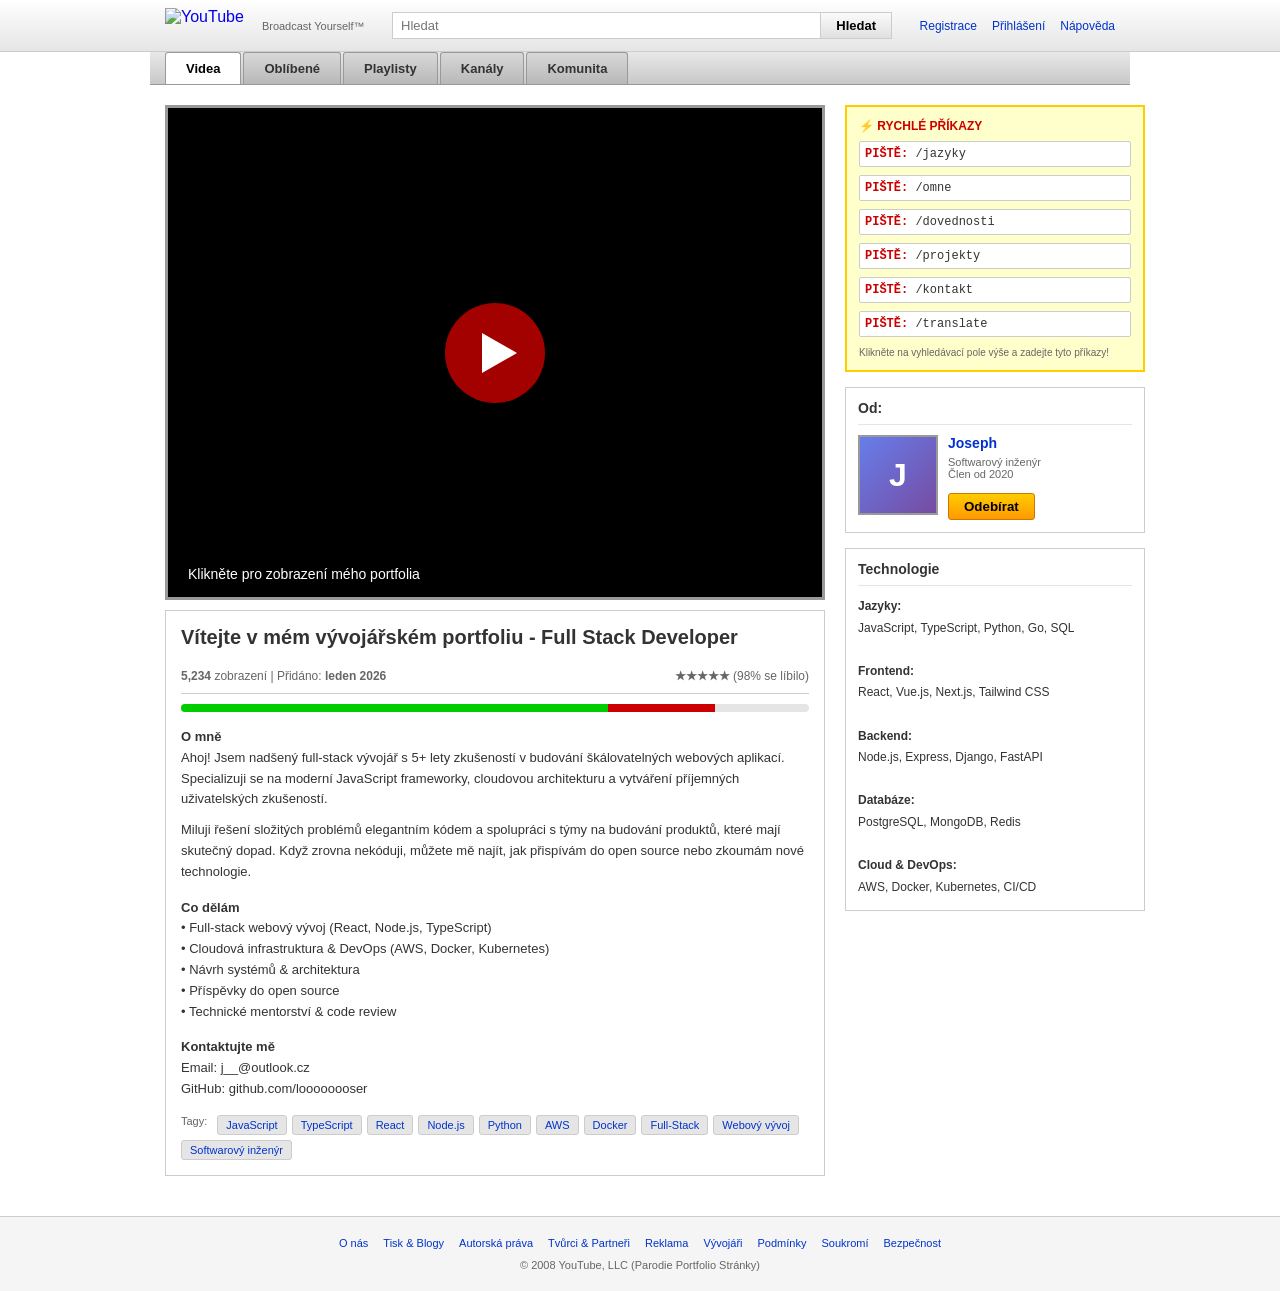
==== index.html @ a26a8e43 "Update index.html" ====
<!DOCTYPE html>
<html lang="cs">
<head>
    <meta charset="UTF-8">
    <meta name="viewport" content="width=device-width, initial-scale=1.0">
    <title>Joseph - Broadcast Yourself™</title>
    <link rel="preconnect" href="https://fonts.googleapis.com">
    <link rel="preconnect" href="https://fonts.gstatic.com" crossorigin>
    <link href="https://fonts.googleapis.com/css2?family=Arial&display=swap" rel="stylesheet">
    <style>
        * {
            margin: 0;
            padding: 0;
            box-sizing: border-box;
        }

        body {
            font-family: Arial, sans-serif;
            background: #fff;
            color: #333;
        }

        /* YouTube 2008 Header */
        .youtube-header {
            background: linear-gradient(to bottom, #fff 0%, #e5e5e5 100%);
            border-bottom: 1px solid #ccc;
            padding: 8px 0;
        }

        .header-top {
            max-width: 980px;
            margin: 0 auto;
            padding: 0 15px;
            display: flex;
            align-items: center;
            justify-content: space-between;
        }

        .youtube-logo {
            display: flex;
            align-items: center;
            gap: 8px;
            text-decoration: none;
        }

        .youtube-logo img {
            height: 35px;
            display: block;
        }

        .tagline {
            font-size: 11px;
            color: #666;
            margin-left: 10px;
        }

        .header-search {
            flex: 1;
            max-width: 500px;
            margin: 0 20px;
        }

        .search-box {
            display: flex;
        }

        .search-box input {
            flex: 1;
            padding: 5px 8px;
            border: 1px solid #ccc;
            font-size: 13px;
            border-right: none;
        }

        .search-box button {
            padding: 5px 15px;
            background: linear-gradient(to bottom, #fafafa 0%, #e0e0e0 100%);
            border: 1px solid #ccc;
            cursor: pointer;
            font-size: 13px;
            font-weight: bold;
        }

        .search-box button:hover {
            background: linear-gradient(to bottom, #fff 0%, #e5e5e5 100%);
        }

        .header-links {
            display: flex;
            gap: 15px;
            font-size: 12px;
        }

        .header-links a {
            color: #0033cc;
            text-decoration: none;
        }

        .header-links a:hover {
            text-decoration: underline;
        }

        /* Navigation Tabs */
        .nav-tabs {
            background: linear-gradient(to bottom, #e8e8e8 0%, #c8c8c8 100%);
            border-bottom: 1px solid #999;
            max-width: 980px;
            margin: 0 auto;
            padding: 0 15px;
        }

        .nav-tabs ul {
            list-style: none;
            display: flex;
            gap: 2px;
        }

        .nav-tabs li {
            padding: 8px 20px;
            background: linear-gradient(to bottom, #d8d8d8 0%, #b8b8b8 100%);
            border: 1px solid #999;
            border-bottom: none;
            cursor: pointer;
            font-size: 13px;
            font-weight: bold;
            color: #333;
            border-radius: 3px 3px 0 0;
        }

        .nav-tabs li:hover {
            background: linear-gradient(to bottom, #e8e8e8 0%, #c8c8c8 100%);
        }

        .nav-tabs li.active {
            background: #fff;
            color: #000;
        }

        /* Main Content */
        .main-container {
            max-width: 980px;
            margin: 20px auto;
            padding: 0 15px;
            display: grid;
            grid-template-columns: 660px 300px;
            gap: 20px;
        }

        /* Video Player Area */
        .video-area {
            background: #000;
            aspect-ratio: 4/3;
            display: flex;
            align-items: center;
            justify-content: center;
            position: relative;
            border: 3px solid #999;
        }

        .play-button {
            width: 100px;
            height: 100px;
            background: rgba(204, 0, 0, 0.8);
            border-radius: 50%;
            display: flex;
            align-items: center;
            justify-content: center;
            cursor: pointer;
            transition: all 0.3s;
        }

        .play-button:hover {
            background: rgba(204, 0, 0, 1);
            transform: scale(1.1);
        }

        .play-button::after {
            content: '';
            width: 0;
            height: 0;
            border-left: 35px solid #fff;
            border-top: 20px solid transparent;
            border-bottom: 20px solid transparent;
            margin-left: 8px;
        }

        .video-overlay {
            position: absolute;
            bottom: 10px;
            left: 10px;
            background: rgba(0, 0, 0, 0.7);
            color: #fff;
            padding: 5px 10px;
            font-size: 14px;
            border-radius: 3px;
        }

        /* Video Info */
        .video-info {
            background: #fff;
            border: 1px solid #ccc;
            padding: 15px;
            margin-top: 10px;
        }

        .video-title {
            font-size: 20px;
            font-weight: bold;
            color: #333;
            margin-bottom: 10px;
        }

        .video-stats {
            display: flex;
            justify-content: space-between;
            padding: 10px 0;
            border-bottom: 1px solid #ccc;
            margin-bottom: 10px;
            font-size: 12px;
            color: #666;
        }

        .rating-bar {
            background: #e5e5e5;
            height: 8px;
            border-radius: 4px;
            overflow: hidden;
            margin: 5px 0;
        }

        .rating-fill {
            background: linear-gradient(to right, #0c0 0%, #0c0 80%, #c00 80%, #c00 100%);
            height: 100%;
            width: 85%;
        }

        .video-description {
            line-height: 1.6;
            font-size: 13px;
            color: #333;
            margin: 15px 0;
        }

        .video-tags {
            display: flex;
            flex-wrap: wrap;
            gap: 5px;
            margin-top: 10px;
        }

        .tag {
            background: #e5e5e5;
            padding: 3px 8px;
            border-radius: 3px;
            font-size: 11px;
            color: #0033cc;
            text-decoration: none;
            border: 1px solid #ccc;
        }

        .tag:hover {
            background: #d5d5d5;
        }

        /* Sidebar */
        .sidebar {
            font-size: 12px;
        }

        .sidebar-box {
            background: #fff;
            border: 1px solid #ccc;
            margin-bottom: 15px;
            padding: 12px;
        }

        .sidebar-title {
            font-weight: bold;
            font-size: 14px;
            margin-bottom: 10px;
            color: #333;
            padding-bottom: 8px;
            border-bottom: 1px solid #e5e5e5;
        }

        .channel-info {
            display: flex;
            gap: 10px;
            align-items: flex-start;
        }

        .channel-avatar {
            width: 80px;
            height: 80px;
            background: linear-gradient(135deg, #667eea 0%, #764ba2 100%);
            border: 2px solid #999;
            display: flex;
            align-items: center;
            justify-content: center;
            color: #fff;
            font-size: 32px;
            font-weight: bold;
        }

        .channel-details {
            flex: 1;
        }

        .channel-name {
            font-weight: bold;
            font-size: 14px;
            color: #0033cc;
            text-decoration: none;
            margin-bottom: 5px;
            display: block;
        }

        .channel-name:hover {
            text-decoration: underline;
        }

        .subscribe-btn {
            background: linear-gradient(to bottom, #ffcc00 0%, #ff9900 100%);
            border: 1px solid #cc7700;
            padding: 5px 15px;
            font-weight: bold;
            cursor: pointer;
            border-radius: 3px;
            margin-top: 8px;
            display: inline-block;
        }

        .subscribe-btn:hover {
            background: linear-gradient(to bottom, #ffdd00 0%, #ffaa00 100%);
        }

        /* Commands Section */
        .commands-box {
            background: #ffffcc;
            border: 2px solid #ffcc00;
            padding: 12px;
            margin-bottom: 15px;
        }

        .command-item {
            font-family: 'Courier New', monospace;
            margin: 8px 0;
            padding: 5px;
            background: #fff;
            border: 1px solid #ccc;
            border-radius: 2px;
        }

        .command-label {
            color: #c00;
            font-weight: bold;
        }

        /* Footer */
        .youtube-footer {
            background: #f5f5f5;
            border-top: 1px solid #ccc;
            margin-top: 40px;
            padding: 20px 0;
            text-align: center;
            font-size: 11px;
            color: #666;
        }

        .footer-links {
            display: flex;
            justify-content: center;
            gap: 15px;
            margin-bottom: 10px;
        }

        .footer-links a {
            color: #0033cc;
            text-decoration: none;
        }

        .footer-links a:hover {
            text-decoration: underline;
        }

        @media (max-width: 980px) {
            .main-container {
                grid-template-columns: 1fr;
            }
        }
    </style>
</head>
<body>
    <!-- YouTube Header -->
    <div class="youtube-header">
        <div class="header-top">
            <a href="#" class="youtube-logo">
                <img src="https://raw.githubusercontent.com/loooooooser/loooooooser.github.io/main/assets/Logo_of_YouTube_(2006-2011).svg.png" alt="YouTube">
                <span class="tagline">Broadcast Yourself™</span>
            </a>
            
            <div class="header-search">
                <div class="search-box">
                    <input type="text" placeholder="Hledat" id="searchInput">
                    <button id="searchBtn">Hledat</button>
                </div>
            </div>
            
            <div class="header-links">
                <a href="#">Registrace</a>
                <a href="#">Přihlášení</a>
                <a href="#">Nápověda</a>
            </div>
        </div>
    </div>

    <!-- Navigation Tabs -->
    <div class="nav-tabs">
        <ul>
            <li class="active">Videa</li>
            <li>Oblíbené</li>
            <li>Playlisty</li>
            <li>Kanály</li>
            <li>Komunita</li>
        </ul>
    </div>

    <!-- Main Content -->
    <div class="main-container">
        <!-- Left Column - Video Player -->
        <div class="left-column">
            <div class="video-area">
                <div class="play-button"></div>
                <div class="video-overlay" id="videoOverlay">Klikněte pro zobrazení mého portfolia</div>
            </div>

            <div class="video-info">
                <h1 class="video-title" id="videoTitle">Vítejte v mém vývojářském portfoliu - Full Stack Developer</h1>
                
                <div class="video-stats" id="videoStats">
                    <div>
                        <strong>5,234</strong> <span id="viewsText">zobrazení</span> | 
                        <span id="addedText">Přidáno</span>: <strong>leden 2026</strong>
                    </div>
                    <div>
                        <strong>★★★★★</strong> (98% <span id="likedText">se líbilo</span>)
                    </div>
                </div>

                <div class="rating-bar">
                    <div class="rating-fill"></div>
                </div>

                <div class="video-description" id="videoDescription">
                    <p><strong id="aboutTitle">O mně</strong></p>
                    <p id="aboutText1">
                        Ahoj! Jsem nadšený full-stack vývojář s 5+ lety zkušeností v budování škálovatelných 
                        webových aplikací. Specializuji se na moderní JavaScript frameworky, cloudovou 
                        architekturu a vytváření příjemných uživatelských zkušeností.
                    </p>
                    <p style="margin-top: 10px;" id="aboutText2">
                        Miluji řešení složitých problémů elegantním kódem a spolupráci s týmy na budování 
                        produktů, které mají skutečný dopad. Když zrovna nekóduji, můžete mě najít, jak 
                        přispívám do open source nebo zkoumám nové technologie.
                    </p>
                    
                    <p style="margin-top: 15px;"><strong id="whatIDoTitle">Co dělám</strong></p>
                    <p id="whatIDoText">
                        • Full-stack webový vývoj (React, Node.js, TypeScript)<br>
                        • Cloudová infrastruktura & DevOps (AWS, Docker, Kubernetes)<br>
                        • Návrh systémů & architektura<br>
                        • Příspěvky do open source<br>
                        • Technické mentorství & code review
                    </p>

                    <p style="margin-top: 15px;"><strong id="contactTitle">Kontaktujte mě</strong></p>
                    <p>
                        Email: j__@outlook.cz<br>
                        GitHub: github.com/loooooooser<br>
                    </p>
                </div>

                <div class="video-tags">
                    <span style="font-size: 11px; color: #666; margin-right: 5px;" id="tagsLabel">Tagy:</span>
                    <a href="#" class="tag">JavaScript</a>
                    <a href="#" class="tag">TypeScript</a>
                    <a href="#" class="tag">React</a>
                    <a href="#" class="tag">Node.js</a>
                    <a href="#" class="tag">Python</a>
                    <a href="#" class="tag">AWS</a>
                    <a href="#" class="tag">Docker</a>
                    <a href="#" class="tag">Full-Stack</a>
                    <a href="#" class="tag">Webový vývoj</a>
                    <a href="#" class="tag">Softwarový inženýr</a>
                </div>
            </div>
        </div>

        <!-- Right Column - Sidebar -->
        <div class="sidebar">
            <!-- Commands Box -->
            <div class="commands-box">
                <div style="font-weight: bold; margin-bottom: 8px; color: #c00;" id="commandsTitle">⚡ RYCHLÉ PŘÍKAZY</div>
                <div class="command-item">
                    <span class="command-label" id="cmdLabel1">PIŠTĚ:</span> <span id="cmd1">/jazyky</span>
                </div>
                <div class="command-item">
                    <span class="command-label" id="cmdLabel2">PIŠTĚ:</span> <span id="cmd2">/omne</span>
                </div>
                <div class="command-item">
                    <span class="command-label" id="cmdLabel3">PIŠTĚ:</span> <span id="cmd3">/dovednosti</span>
                </div>
                <div class="command-item">
                    <span class="command-label" id="cmdLabel4">PIŠTĚ:</span> <span id="cmd4">/projekty</span>
                </div>
                <div class="command-item">
                    <span class="command-label" id="cmdLabel5">PIŠTĚ:</span> <span id="cmd5">/kontakt</span>
                </div>
                <div class="command-item">
                    <span class="command-label" id="cmdLabel6">PIŠTĚ:</span> <span id="cmd6">/translate</span>
                </div>
                <div style="margin-top: 10px; font-size: 10px; color: #666;" id="commandHint">
                    Klikněte na vyhledávací pole výše a zadejte tyto příkazy!
                </div>
            </div>

            <!-- Channel Info -->
            <div class="sidebar-box">
                <div class="sidebar-title" id="channelFrom">Od:</div>
                <div class="channel-info">
                    <div class="channel-avatar">J</div>
                    <div class="channel-details">
                        <a href="#" class="channel-name">Joseph</a>
                        <div style="color: #666; font-size: 11px; margin: 5px 0;">
                            <span id="channelRole">Softwarový inženýr</span><br>
                            <span id="channelMember">Člen od 2020</span>
                        </div>
                        <button class="subscribe-btn" id="subscribeBtn">Odebírat</button>
                    </div>
                </div>
            </div>

            <!-- More Info -->
            <div class="sidebar-box">
                <div class="sidebar-title" id="techStackTitle">Technologie</div>
                <div style="line-height: 1.8;" id="techStackContent">
                    <strong id="langTitle">Jazyky:</strong><br>
                    JavaScript, TypeScript, Python, Go, SQL<br><br>
                    
                    <strong id="frontendTitle">Frontend:</strong><br>
                    React, Vue.js, Next.js, Tailwind CSS<br><br>
                    
                    <strong id="backendTitle">Backend:</strong><br>
                    Node.js, Express, Django, FastAPI<br><br>
                    
                    <strong id="databaseTitle">Databáze:</strong><br>
                    PostgreSQL, MongoDB, Redis<br><br>
                    
                    <strong id="cloudTitle">Cloud & DevOps:</strong><br>
                    AWS, Docker, Kubernetes, CI/CD
                </div>
            </div>
        </div>
    </div>

    <!-- Footer -->
    <div class="youtube-footer">
        <div class="footer-links">
            <a href="#">O nás</a>
            <a href="#">Tisk & Blogy</a>
            <a href="#">Autorská práva</a>
            <a href="#">Tvůrci & Partneři</a>
            <a href="#">Reklama</a>
            <a href="#">Vývojáři</a>
            <a href="#">Podmínky</a>
            <a href="#">Soukromí</a>
            <a href="#">Bezpečnost</a>
        </div>
        <div>
            © 2008 YouTube, LLC (Parodie Portfolio Stránky)
        </div>
    </div>

    <script>
        let currentLanguage = 'cs';

        const translations = {
            cs: {
                commands: {
                    '/jazyky': 'Jazyky: JavaScript, TypeScript, Python, Go, SQL, HTML, CSS',
                    '/omne': 'Full-stack vývojář s 5+ lety zkušeností. Nadšenec do čistého kódu a open source.',
                    '/dovednosti': 'React, Node.js, Python, AWS, Docker, PostgreSQL, MongoDB, TypeScript, Vue.js, CI/CD',
                    '/projekty': 'E-Commerce platforma, Analytický dashboard, DevTools CLI (2.5k⭐), React Native aplikace',
                    '/kontakt': 'Email: j__@outlook.cz | GitHub: github.com/loooooooser',
                    '/translate': 'Přepínání do angličtiny...'
                },
                ui: {
                    searchPlaceholder: 'Hledat',
                    searchButton: 'Hledat',
                    videoOverlay: 'Klikněte pro zobrazení mého portfolia',
                    videoTitle: 'Vítejte v mém vývojářském portfoliu - Full Stack Developer',
                    viewsText: 'zobrazení',
                    addedText: 'Přidáno',
                    likedText: 'se líbilo',
                    aboutTitle: 'O mně',
                    aboutText1: 'Ahoj! Jsem nadšený full-stack vývojář s 5+ lety zkušeností v budování škálovatelných webových aplikací. Specializuji se na moderní JavaScript frameworky, cloudovou architekturu a vytváření příjemných uživatelských zkušeností.',
                    aboutText2: 'Miluji řešení složitých problémů elegantním kódem a spolupráci s týmy na budování produktů, které mají skutečný dopad. Když zrovna nekóduji, můžete mě najít, jak přispívám do open source nebo zkoumám nové technologie.',
                    whatIDoTitle: 'Co dělám',
                    whatIDoText: '• Full-stack webový vývoj (React, Node.js, TypeScript)<br>• Cloudová infrastruktura & DevOps (AWS, Docker, Kubernetes)<br>• Návrh systémů & architektura<br>• Příspěvky do open source<br>• Technické mentorství & code review',
                    contactTitle: 'Kontaktujte mě',
                    tagsLabel: 'Tagy:',
                    commandsTitle: '⚡ RYCHLÉ PŘÍKAZY',
                    cmdLabel: 'PIŠTĚ:',
                    cmd1: '/jazyky',
                    cmd2: '/omne',
                    cmd3: '/dovednosti',
                    cmd4: '/projekty',
                    cmd5: '/kontakt',
                    cmd6: '/translate',
                    commandHint: 'Klikněte na vyhledávací pole výše a zadejte tyto příkazy!',
                    channelFrom: 'Od:',
                    channelRole: 'Softwarový inženýr',
                    channelMember: 'Člen od 2020',
                    subscribeBtn: 'Odebírat',
                    techStackTitle: 'Technologie',
                    langTitle: 'Jazyky',
                    frontendTitle: 'Frontend',
                    backendTitle: 'Backend',
                    databaseTitle: 'Databáze',
                    cloudTitle: 'Cloud & DevOps'
                },
                alert: 'Vítejte v mém portfoliu!\n\nToto je portfolio ve stylu YouTube z roku 2008.\n\nVyzkoušejte příkazy ve žlutém rámečku:\n• Napište /jazyky do vyhledávacího pole\n• /omne\n• /dovednosti\n• /projekty\n• /kontakt\n• /translate (přepnout do angličtiny)'
            },
            en: {
                commands: {
                    '/languages': 'Languages: JavaScript, TypeScript, Python, Go, SQL, HTML, CSS',
                    '/about': 'Full-stack developer with 5+ years experience. Passionate about clean code and open source.',
                    '/skills': 'React, Node.js, Python, AWS, Docker, PostgreSQL, MongoDB, TypeScript, Vue.js, CI/CD',
                    '/projects': 'E-Commerce Platform, Analytics Dashboard, DevTools CLI (2.5k⭐), React Native App',
                    '/contact': 'Email: j__@outlook.cz | GitHub: github.com/loooooooser',
                    '/translate': 'Switching to Czech...'
                },
                ui: {
                    searchPlaceholder: 'Search',
                    searchButton: 'Search',
                    videoOverlay: 'Click to view my portfolio',
                    videoTitle: 'Welcome to My Developer Portfolio - Full Stack Developer',
                    viewsText: 'views',
                    addedText: 'Added',
                    likedText: 'liked it',
                    aboutTitle: 'About Me',
                    aboutText1: "Hi! I'm a passionate full-stack developer with 5+ years of experience building scalable web applications. I specialize in modern JavaScript frameworks, cloud architecture, and creating delightful user experiences.",
                    aboutText2: "I love solving complex problems with elegant code and collaborating with teams to build products that make a real impact. When I'm not coding, you can find me contributing to open source or exploring new technologies.",
                    whatIDoTitle: 'What I Do',
                    whatIDoText: '• Full-stack web development (React, Node.js, TypeScript)<br>• Cloud infrastructure & DevOps (AWS, Docker, Kubernetes)<br>• System design & architecture<br>• Open source contributions<br>• Technical mentoring & code reviews',
                    contactTitle: 'Get in Touch',
                    tagsLabel: 'Tags:',
                    commandsTitle: '⚡ QUICK COMMANDS',
                    cmdLabel: 'TYPE:',
                    cmd1: '/languages',
                    cmd2: '/about',
                    cmd3: '/skills',
                    cmd4: '/projects',
                    cmd5: '/contact',
                    cmd6: '/translate',
                    commandHint: 'Click search box above and type these commands!',
                    channelFrom: 'From:',
                    channelRole: 'Software Engineer',
                    channelMember: 'Member since 2020',
                    subscribeBtn: 'Subscribe',
                    techStackTitle: 'Tech Stack',
                    langTitle: 'Languages',
                    frontendTitle: 'Frontend',
                    backendTitle: 'Backend',
                    databaseTitle: 'Database',
                    cloudTitle: 'Cloud & DevOps'
                },
                alert: 'Welcome to my portfolio!\n\nThis is a 2008 YouTube-styled portfolio page.\n\nTry the commands in the yellow box:\n• Type /languages in the search box\n• /about\n• /skills\n• /projects\n• /contact\n• /translate (switch to Czech)'
            }
        };

        function updateLanguage(lang) {
            currentLanguage = lang;
            const t = translations[lang].ui;

            // Update all UI elements
            document.getElementById('searchInput').placeholder = t.searchPlaceholder;
            document.getElementById('searchBtn').textContent = t.searchButton;
            document.getElementById('videoOverlay').textContent = t.videoOverlay;
            document.getElementById('videoTitle').textContent = t.videoTitle;
            document.getElementById('viewsText').textContent = t.viewsText;
            document.getElementById('addedText').textContent = t.addedText;
            document.getElementById('likedText').textContent = t.likedText;
            document.getElementById('aboutTitle').textContent = t.aboutTitle;
            document.getElementById('aboutText1').textContent = t.aboutText1;
            document.getElementById('aboutText2').textContent = t.aboutText2;
            document.getElementById('whatIDoTitle').textContent = t.whatIDoTitle;
            document.getElementById('whatIDoText').innerHTML = t.whatIDoText;
            document.getElementById('contactTitle').textContent = t.contactTitle;
            document.getElementById('tagsLabel').textContent = t.tagsLabel;
            document.getElementById('commandsTitle').textContent = t.commandsTitle;
            
            // Update command labels
            document.querySelectorAll('.command-label').forEach(el => {
                el.textContent = t.cmdLabel;
            });
            
            document.getElementById('cmd1').textContent = t.cmd1;
            document.getElementById('cmd2').textContent = t.cmd2;
            document.getElementById('cmd3').textContent = t.cmd3;
            document.getElementById('cmd4').textContent = t.cmd4;
            document.getElementById('cmd5').textContent = t.cmd5;
            document.getElementById('cmd6').textContent = t.cmd6;
            document.getElementById('commandHint').textContent = t.commandHint;
            document.getElementById('channelFrom').textContent = t.channelFrom;
            document.getElementById('channelRole').textContent = t.channelRole;
            document.getElementById('channelMember').textContent = t.channelMember;
            document.getElementById('subscribeBtn').textContent = t.subscribeBtn;
            document.getElementById('techStackTitle').textContent = t.techStackTitle;
            document.getElementById('langTitle').textContent = t.langTitle;
            document.getElementById('frontendTitle').textContent = t.frontendTitle;
            document.getElementById('backendTitle').textContent = t.backendTitle;
            document.getElementById('databaseTitle').textContent = t.databaseTitle;
            document.getElementById('cloudTitle').textContent = t.cloudTitle;
        }

        // Command system
        const searchInput = document.getElementById('searchInput');

        searchInput.addEventListener('keypress', (e) => {
            if (e.key === 'Enter') {
                const value = searchInput.value.toLowerCase();
                const commands = translations[currentLanguage].commands;

                if (value === '/translate') {
                    alert(commands['/translate']);
                    const newLang = currentLanguage === 'cs' ? 'en' : 'cs';
                    updateLanguage(newLang);
                    searchInput.value = '';
                } else if (commands[value]) {
                    alert('YouTube Výsledek příkazu:\n\n' + commands[value]);
                    searchInput.value = '';
                }
            }
        });

        // Play button interaction
        document.querySelector('.play-button').addEventListener('click', () => {
            alert(translations[currentLanguage].alert);
        });
    </script>
</body>
</html>
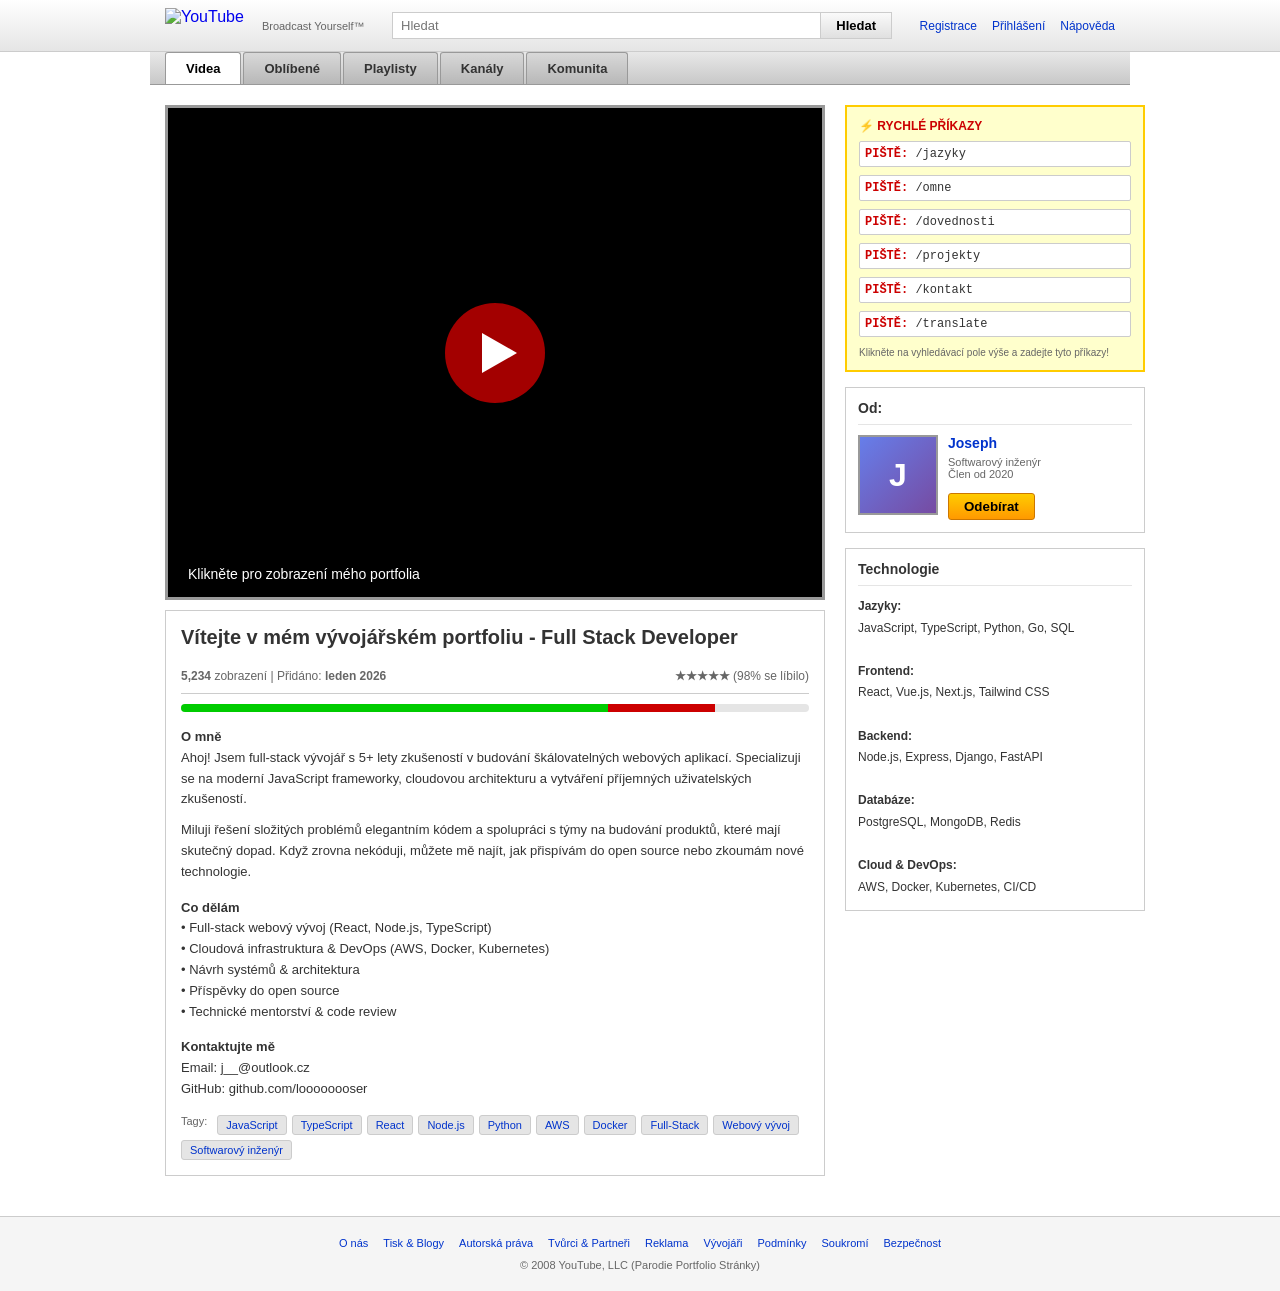
==== commit bb753c33: "Update index.html" ====
--- a/index.html
+++ b/index.html
@@ -454,7 +454,7 @@
                 <div class="video-description" id="videoDescription">
                     <p><strong id="aboutTitle">O mně</strong></p>
                     <p id="aboutText1">
-                        Ahoj! Jsem nadšený full-stack vývojář s 5+ lety zkušeností v budování škálovatelných 
+                        Ahoj! Jsem full-stack vývojář s 5+ lety zkušeností v budování škálovatelných 
                         webových aplikací. Specializuji se na moderní JavaScript frameworky, cloudovou 
                         architekturu a vytváření příjemných uživatelských zkušeností.
                     </p>
@@ -649,7 +649,7 @@
                     addedText: 'Added',
                     likedText: 'liked it',
                     aboutTitle: 'About Me',
-                    aboutText1: "Hi! I'm a passionate full-stack developer with 5+ years of experience building scalable web applications. I specialize in modern JavaScript frameworks, cloud architecture, and creating delightful user experiences.",
+                    aboutText1: "Hi! I'm a full-stack developer with 5+ years of experience building scalable web applications. I specialize in modern JavaScript frameworks, cloud architecture, and creating delightful user experiences.",
                     aboutText2: "I love solving complex problems with elegant code and collaborating with teams to build products that make a real impact. When I'm not coding, you can find me contributing to open source or exploring new technologies.",
                     whatIDoTitle: 'What I Do',
                     whatIDoText: '• Full-stack web development (React, Node.js, TypeScript)<br>• Cloud infrastructure & DevOps (AWS, Docker, Kubernetes)<br>• System design & architecture<br>• Open source contributions<br>• Technical mentoring & code reviews',
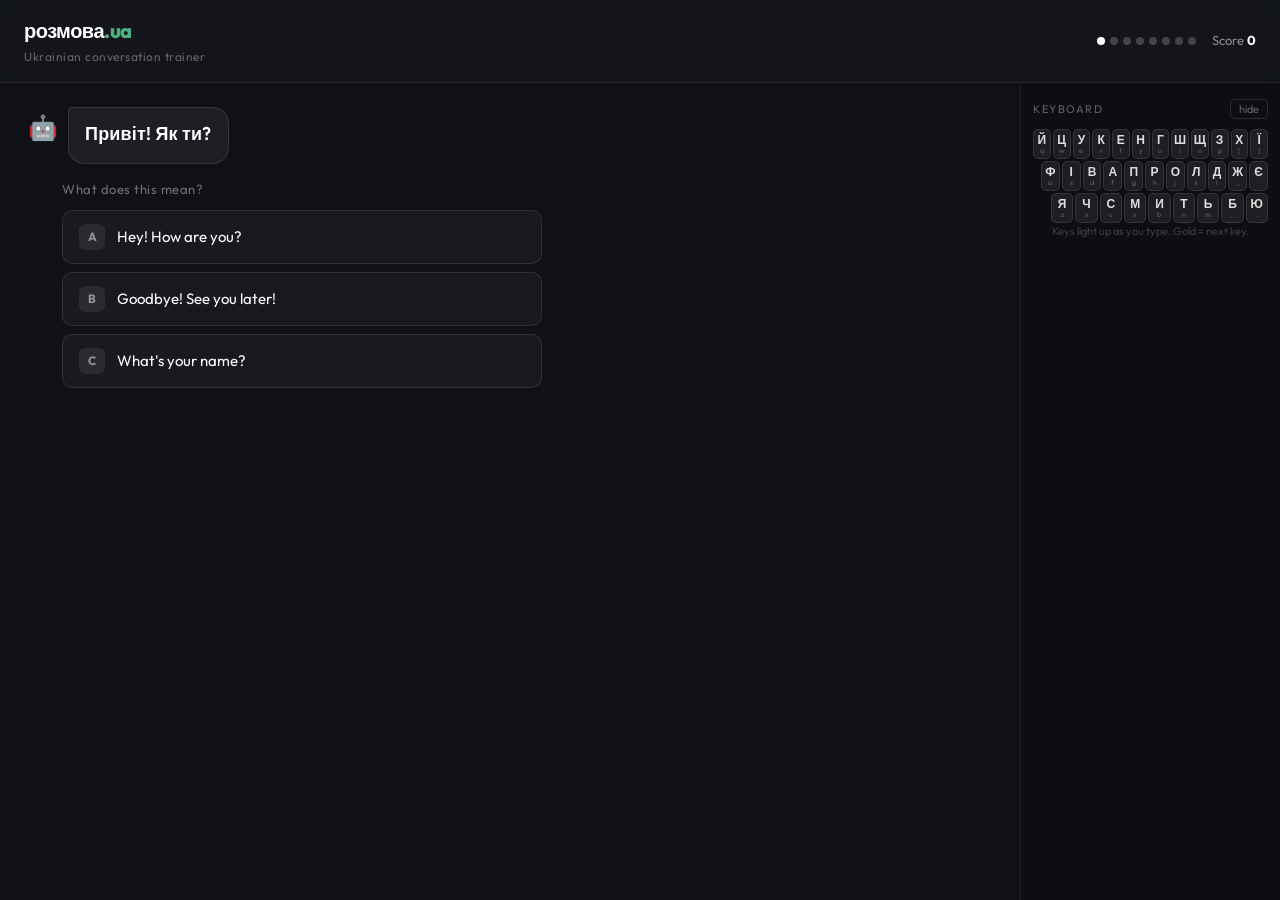
==== commit 222572f7: "Add files via upload" ====
--- a/index.html
+++ b/index.html
@@ -1,753 +1,65 @@
 <!DOCTYPE html>
-<html lang="cs">
+<html lang="en">
 <head>
-    <meta charset="UTF-8">
-    <meta name="viewport" content="width=device-width, initial-scale=1.0">
-    <title>Joseph - Broadcast Yourself™</title>
-    <link rel="preconnect" href="https://fonts.googleapis.com">
-    <link rel="preconnect" href="https://fonts.gstatic.com" crossorigin>
-    <link href="https://fonts.googleapis.com/css2?family=Arial&display=swap" rel="stylesheet">
-    <style>
-        * {
-            margin: 0;
-            padding: 0;
-            box-sizing: border-box;
-        }
-
-        body {
-            font-family: Arial, sans-serif;
-            background: #fff;
-            color: #333;
-        }
-
-        /* YouTube 2008 Header */
-        .youtube-header {
-            background: linear-gradient(to bottom, #fff 0%, #e5e5e5 100%);
-            border-bottom: 1px solid #ccc;
-            padding: 8px 0;
-        }
-
-        .header-top {
-            max-width: 980px;
-            margin: 0 auto;
-            padding: 0 15px;
-            display: flex;
-            align-items: center;
-            justify-content: space-between;
-        }
-
-        .youtube-logo {
-            display: flex;
-            align-items: center;
-            gap: 8px;
-            text-decoration: none;
-        }
-
-        .youtube-logo img {
-            height: 35px;
-            display: block;
-        }
-
-        .tagline {
-            font-size: 11px;
-            color: #666;
-            margin-left: 10px;
-        }
-
-        .header-search {
-            flex: 1;
-            max-width: 500px;
-            margin: 0 20px;
-        }
-
-        .search-box {
-            display: flex;
-        }
-
-        .search-box input {
-            flex: 1;
-            padding: 5px 8px;
-            border: 1px solid #ccc;
-            font-size: 13px;
-            border-right: none;
-        }
-
-        .search-box button {
-            padding: 5px 15px;
-            background: linear-gradient(to bottom, #fafafa 0%, #e0e0e0 100%);
-            border: 1px solid #ccc;
-            cursor: pointer;
-            font-size: 13px;
-            font-weight: bold;
-        }
-
-        .search-box button:hover {
-            background: linear-gradient(to bottom, #fff 0%, #e5e5e5 100%);
-        }
-
-        .header-links {
-            display: flex;
-            gap: 15px;
-            font-size: 12px;
-        }
-
-        .header-links a {
-            color: #0033cc;
-            text-decoration: none;
-        }
-
-        .header-links a:hover {
-            text-decoration: underline;
-        }
-
-        /* Navigation Tabs */
-        .nav-tabs {
-            background: linear-gradient(to bottom, #e8e8e8 0%, #c8c8c8 100%);
-            border-bottom: 1px solid #999;
-            max-width: 980px;
-            margin: 0 auto;
-            padding: 0 15px;
-        }
-
-        .nav-tabs ul {
-            list-style: none;
-            display: flex;
-            gap: 2px;
-        }
-
-        .nav-tabs li {
-            padding: 8px 20px;
-            background: linear-gradient(to bottom, #d8d8d8 0%, #b8b8b8 100%);
-            border: 1px solid #999;
-            border-bottom: none;
-            cursor: pointer;
-            font-size: 13px;
-            font-weight: bold;
-            color: #333;
-            border-radius: 3px 3px 0 0;
-        }
-
-        .nav-tabs li:hover {
-            background: linear-gradient(to bottom, #e8e8e8 0%, #c8c8c8 100%);
-        }
-
-        .nav-tabs li.active {
-            background: #fff;
-            color: #000;
-        }
-
-        /* Main Content */
-        .main-container {
-            max-width: 980px;
-            margin: 20px auto;
-            padding: 0 15px;
-            display: grid;
-            grid-template-columns: 660px 300px;
-            gap: 20px;
-        }
-
-        /* Video Player Area */
-        .video-area {
-            background: #000;
-            aspect-ratio: 4/3;
-            display: flex;
-            align-items: center;
-            justify-content: center;
-            position: relative;
-            border: 3px solid #999;
-        }
-
-        .play-button {
-            width: 100px;
-            height: 100px;
-            background: rgba(204, 0, 0, 0.8);
-            border-radius: 50%;
-            display: flex;
-            align-items: center;
-            justify-content: center;
-            cursor: pointer;
-            transition: all 0.3s;
-        }
-
-        .play-button:hover {
-            background: rgba(204, 0, 0, 1);
-            transform: scale(1.1);
-        }
-
-        .play-button::after {
-            content: '';
-            width: 0;
-            height: 0;
-            border-left: 35px solid #fff;
-            border-top: 20px solid transparent;
-            border-bottom: 20px solid transparent;
-            margin-left: 8px;
-        }
-
-        .video-overlay {
-            position: absolute;
-            bottom: 10px;
-            left: 10px;
-            background: rgba(0, 0, 0, 0.7);
-            color: #fff;
-            padding: 5px 10px;
-            font-size: 14px;
-            border-radius: 3px;
-        }
-
-        /* Video Info */
-        .video-info {
-            background: #fff;
-            border: 1px solid #ccc;
-            padding: 15px;
-            margin-top: 10px;
-        }
-
-        .video-title {
-            font-size: 20px;
-            font-weight: bold;
-            color: #333;
-            margin-bottom: 10px;
-        }
-
-        .video-stats {
-            display: flex;
-            justify-content: space-between;
-            padding: 10px 0;
-            border-bottom: 1px solid #ccc;
-            margin-bottom: 10px;
-            font-size: 12px;
-            color: #666;
-        }
-
-        .rating-bar {
-            background: #e5e5e5;
-            height: 8px;
-            border-radius: 4px;
-            overflow: hidden;
-            margin: 5px 0;
-        }
-
-        .rating-fill {
-            background: linear-gradient(to right, #0c0 0%, #0c0 80%, #c00 80%, #c00 100%);
-            height: 100%;
-            width: 85%;
-        }
-
-        .video-description {
-            line-height: 1.6;
-            font-size: 13px;
-            color: #333;
-            margin: 15px 0;
-        }
-
-        .video-tags {
-            display: flex;
-            flex-wrap: wrap;
-            gap: 5px;
-            margin-top: 10px;
-        }
-
-        .tag {
-            background: #e5e5e5;
-            padding: 3px 8px;
-            border-radius: 3px;
-            font-size: 11px;
-            color: #0033cc;
-            text-decoration: none;
-            border: 1px solid #ccc;
-        }
-
-        .tag:hover {
-            background: #d5d5d5;
-        }
-
-        /* Sidebar */
-        .sidebar {
-            font-size: 12px;
-        }
-
-        .sidebar-box {
-            background: #fff;
-            border: 1px solid #ccc;
-            margin-bottom: 15px;
-            padding: 12px;
-        }
-
-        .sidebar-title {
-            font-weight: bold;
-            font-size: 14px;
-            margin-bottom: 10px;
-            color: #333;
-            padding-bottom: 8px;
-            border-bottom: 1px solid #e5e5e5;
-        }
-
-        .channel-info {
-            display: flex;
-            gap: 10px;
-            align-items: flex-start;
-        }
-
-        .channel-avatar {
-            width: 80px;
-            height: 80px;
-            background: linear-gradient(135deg, #667eea 0%, #764ba2 100%);
-            border: 2px solid #999;
-            display: flex;
-            align-items: center;
-            justify-content: center;
-            color: #fff;
-            font-size: 32px;
-            font-weight: bold;
-        }
-
-        .channel-details {
-            flex: 1;
-        }
-
-        .channel-name {
-            font-weight: bold;
-            font-size: 14px;
-            color: #0033cc;
-            text-decoration: none;
-            margin-bottom: 5px;
-            display: block;
-        }
-
-        .channel-name:hover {
-            text-decoration: underline;
-        }
-
-        .subscribe-btn {
-            background: linear-gradient(to bottom, #ffcc00 0%, #ff9900 100%);
-            border: 1px solid #cc7700;
-            padding: 5px 15px;
-            font-weight: bold;
-            cursor: pointer;
-            border-radius: 3px;
-            margin-top: 8px;
-            display: inline-block;
-        }
-
-        .subscribe-btn:hover {
-            background: linear-gradient(to bottom, #ffdd00 0%, #ffaa00 100%);
-        }
-
-        /* Commands Section */
-        .commands-box {
-            background: #ffffcc;
-            border: 2px solid #ffcc00;
-            padding: 12px;
-            margin-bottom: 15px;
-        }
-
-        .command-item {
-            font-family: 'Courier New', monospace;
-            margin: 8px 0;
-            padding: 5px;
-            background: #fff;
-            border: 1px solid #ccc;
-            border-radius: 2px;
-        }
-
-        .command-label {
-            color: #c00;
-            font-weight: bold;
-        }
-
-        /* Footer */
-        .youtube-footer {
-            background: #f5f5f5;
-            border-top: 1px solid #ccc;
-            margin-top: 40px;
-            padding: 20px 0;
-            text-align: center;
-            font-size: 11px;
-            color: #666;
-        }
-
-        .footer-links {
-            display: flex;
-            justify-content: center;
-            gap: 15px;
-            margin-bottom: 10px;
-        }
-
-        .footer-links a {
-            color: #0033cc;
-            text-decoration: none;
-        }
-
-        .footer-links a:hover {
-            text-decoration: underline;
-        }
-
-        @media (max-width: 980px) {
-            .main-container {
-                grid-template-columns: 1fr;
-            }
-        }
-    </style>
+  <meta charset="UTF-8" />
+  <meta name="viewport" content="width=device-width, initial-scale=1.0" />
+  <title>розмова.ua — Ukrainian Conversation Trainer</title>
+  <link rel="stylesheet" href="style.css" />
+  <link rel="preconnect" href="https://fonts.googleapis.com" />
+  <link href="https://fonts.googleapis.com/css2?family=Outfit:wght@400;500;600;700;800&display=swap" rel="stylesheet" />
 </head>
 <body>
-    <!-- YouTube Header -->
-    <div class="youtube-header">
-        <div class="header-top">
-            <a href="#" class="youtube-logo">
-                <img src="https://raw.githubusercontent.com/loooooooser/loooooooser.github.io/main/assets/Logo_of_YouTube_(2006-2011).svg.png" alt="YouTube">
-                <span class="tagline">Broadcast Yourself™</span>
-            </a>
-            
-            <div class="header-search">
-                <div class="search-box">
-                    <input type="text" placeholder="Hledat" id="searchInput">
-                    <button id="searchBtn">Hledat</button>
-                </div>
-            </div>
-            
-            <div class="header-links">
-                <a href="#">Registrace</a>
-                <a href="#">Přihlášení</a>
-                <a href="#">Nápověda</a>
-            </div>
-        </div>
+
+  <!-- ── HEADER ─────────────────────────────────────────── -->
+  <header id="app-header">
+    <div class="header-left">
+      <div class="logo">розмова<span class="logo-accent">.ua</span></div>
+      <div class="header-sub">Ukrainian conversation trainer</div>
+    </div>
+    <div class="header-right">
+      <div id="progress-dots" class="progress-dots"></div>
+      <div class="score-label">Score <strong id="score-val">0</strong></div>
+    </div>
+  </header>
+
+  <!-- ── BODY ───────────────────────────────────────────── -->
+  <div class="app-body">
+
+    <!-- Chat area -->
+    <div id="chat-area" class="chat-area">
+      <!-- messages injected by JS -->
+      <div id="chat-end"></div>
     </div>
 
-    <!-- Navigation Tabs -->
-    <div class="nav-tabs">
-        <ul>
-            <li class="active">Videa</li>
-            <li>Oblíbené</li>
-            <li>Playlisty</li>
-            <li>Kanály</li>
-            <li>Komunita</li>
-        </ul>
-    </div>
+    <!-- Keyboard sidebar -->
+    <aside class="kb-sidebar">
+      <div class="kb-header">
+        <span class="kb-title">Keyboard</span>
+        <button id="kb-toggle" class="toggle-btn">hide</button>
+      </div>
+      <div id="kb-body">
+        <div id="kb-layout" class="kb-layout"></div>
+        <div id="active-key-info" class="active-key-info" style="display:none;">
+          <span id="active-en" class="active-key-en"></span>
+          <span class="active-key-arrow">→</span>
+          <span id="active-ua" class="active-key-ua"></span>
+        </div>
+        <div class="kb-note">Keys light up as you type. Gold&nbsp;=&nbsp;next key.</div>
+      </div>
+    </aside>
+  </div>
 
-    <!-- Main Content -->
-    <div class="main-container">
-        <!-- Left Column - Video Player -->
-        <div class="left-column">
-            <div class="video-area">
-                <div class="play-button"></div>
-                <div class="video-overlay" id="videoOverlay">Klikněte pro zobrazení mého portfolia</div>
-            </div>
+  <!-- ── DONE SCREEN ────────────────────────────────────── -->
+  <div id="done-screen" class="done-screen" style="display:none;">
+    <div class="done-emoji">🇺🇦</div>
+    <div class="done-title">Розмова закінчена!</div>
+    <div class="done-sub">Conversation complete</div>
+    <div id="done-score" class="done-score"></div>
+    <button id="restart-btn" class="restart-btn">Start over →</button>
+  </div>
 
-            <div class="video-info">
-                <h1 class="video-title" id="videoTitle">Vítejte v mém vývojářském portfoliu - Full Stack Developer</h1>
-                
-                <div class="video-stats" id="videoStats">
-                    <div>
-                        <strong>5,234</strong> <span id="viewsText">zobrazení</span> | 
-                        <span id="addedText">Přidáno</span>: <strong>leden 2026</strong>
-                    </div>
-                    <div>
-                        <strong>★★★★★</strong> (98% <span id="likedText">se líbilo</span>)
-                    </div>
-                </div>
-
-                <div class="rating-bar">
-                    <div class="rating-fill"></div>
-                </div>
-
-                <div class="video-description" id="videoDescription">
-                    <p><strong id="aboutTitle">O mně</strong></p>
-                    <p id="aboutText1">
-                        Ahoj! Jsem full-stack vývojář s 5+ lety zkušeností v budování škálovatelných 
-                        webových aplikací. Specializuji se na moderní JavaScript frameworky, cloudovou 
-                        architekturu a vytváření příjemných uživatelských zkušeností.
-                    </p>
-                    <p style="margin-top: 10px;" id="aboutText2">
-                        Miluji řešení složitých problémů elegantním kódem a spolupráci s týmy na budování 
-                        produktů, které mají skutečný dopad. Když zrovna nekóduji, můžete mě najít, jak 
-                        přispívám do open source nebo zkoumám nové technologie.
-                    </p>
-                    
-                    <p style="margin-top: 15px;"><strong id="whatIDoTitle">Co dělám</strong></p>
-                    <p id="whatIDoText">
-                        • Full-stack webový vývoj (React, Node.js, TypeScript)<br>
-                        • Cloudová infrastruktura & DevOps (AWS, Docker, Kubernetes)<br>
-                        • Návrh systémů & architektura<br>
-                        • Příspěvky do open source<br>
-                        • Technické mentorství & code review
-                    </p>
-
-                    <p style="margin-top: 15px;"><strong id="contactTitle">Kontaktujte mě</strong></p>
-                    <p>
-                        Email: j__@outlook.cz<br>
-                        GitHub: github.com/loooooooser<br>
-                    </p>
-                </div>
-
-                <div class="video-tags">
-                    <span style="font-size: 11px; color: #666; margin-right: 5px;" id="tagsLabel">Tagy:</span>
-                    <a href="#" class="tag">JavaScript</a>
-                    <a href="#" class="tag">TypeScript</a>
-                    <a href="#" class="tag">React</a>
-                    <a href="#" class="tag">Node.js</a>
-                    <a href="#" class="tag">Python</a>
-                    <a href="#" class="tag">AWS</a>
-                    <a href="#" class="tag">Docker</a>
-                    <a href="#" class="tag">Full-Stack</a>
-                    <a href="#" class="tag">Webový vývoj</a>
-                    <a href="#" class="tag">Softwarový inženýr</a>
-                </div>
-            </div>
-        </div>
-
-        <!-- Right Column - Sidebar -->
-        <div class="sidebar">
-            <!-- Commands Box -->
-            <div class="commands-box">
-                <div style="font-weight: bold; margin-bottom: 8px; color: #c00;" id="commandsTitle">⚡ RYCHLÉ PŘÍKAZY</div>
-                <div class="command-item">
-                    <span class="command-label" id="cmdLabel1">PIŠTĚ:</span> <span id="cmd1">/jazyky</span>
-                </div>
-                <div class="command-item">
-                    <span class="command-label" id="cmdLabel2">PIŠTĚ:</span> <span id="cmd2">/omne</span>
-                </div>
-                <div class="command-item">
-                    <span class="command-label" id="cmdLabel3">PIŠTĚ:</span> <span id="cmd3">/dovednosti</span>
-                </div>
-                <div class="command-item">
-                    <span class="command-label" id="cmdLabel4">PIŠTĚ:</span> <span id="cmd4">/projekty</span>
-                </div>
-                <div class="command-item">
-                    <span class="command-label" id="cmdLabel5">PIŠTĚ:</span> <span id="cmd5">/kontakt</span>
-                </div>
-                <div class="command-item">
-                    <span class="command-label" id="cmdLabel6">PIŠTĚ:</span> <span id="cmd6">/translate</span>
-                </div>
-                <div style="margin-top: 10px; font-size: 10px; color: #666;" id="commandHint">
-                    Klikněte na vyhledávací pole výše a zadejte tyto příkazy!
-                </div>
-            </div>
-
-            <!-- Channel Info -->
-            <div class="sidebar-box">
-                <div class="sidebar-title" id="channelFrom">Od:</div>
-                <div class="channel-info">
-                    <div class="channel-avatar">J</div>
-                    <div class="channel-details">
-                        <a href="#" class="channel-name">Joseph</a>
-                        <div style="color: #666; font-size: 11px; margin: 5px 0;">
-                            <span id="channelRole">Softwarový inženýr</span><br>
-                            <span id="channelMember">Člen od 2020</span>
-                        </div>
-                        <button class="subscribe-btn" id="subscribeBtn">Odebírat</button>
-                    </div>
-                </div>
-            </div>
-
-            <!-- More Info -->
-            <div class="sidebar-box">
-                <div class="sidebar-title" id="techStackTitle">Technologie</div>
-                <div style="line-height: 1.8;" id="techStackContent">
-                    <strong id="langTitle">Jazyky:</strong><br>
-                    JavaScript, TypeScript, Python, Go, SQL<br><br>
-                    
-                    <strong id="frontendTitle">Frontend:</strong><br>
-                    React, Vue.js, Next.js, Tailwind CSS<br><br>
-                    
-                    <strong id="backendTitle">Backend:</strong><br>
-                    Node.js, Express, Django, FastAPI<br><br>
-                    
-                    <strong id="databaseTitle">Databáze:</strong><br>
-                    PostgreSQL, MongoDB, Redis<br><br>
-                    
-                    <strong id="cloudTitle">Cloud & DevOps:</strong><br>
-                    AWS, Docker, Kubernetes, CI/CD
-                </div>
-            </div>
-        </div>
-    </div>
-
-    <!-- Footer -->
-    <div class="youtube-footer">
-        <div class="footer-links">
-            <a href="#">O nás</a>
-            <a href="#">Tisk & Blogy</a>
-            <a href="#">Autorská práva</a>
-            <a href="#">Tvůrci & Partneři</a>
-            <a href="#">Reklama</a>
-            <a href="#">Vývojáři</a>
-            <a href="#">Podmínky</a>
-            <a href="#">Soukromí</a>
-            <a href="#">Bezpečnost</a>
-        </div>
-        <div>
-            © 2008 YouTube, LLC (Parodie Portfolio Stránky)
-        </div>
-    </div>
-
-    <script>
-        let currentLanguage = 'cs';
-
-        const translations = {
-            cs: {
-                commands: {
-                    '/jazyky': 'Jazyky: JavaScript, TypeScript, Python, Go, SQL, HTML, CSS',
-                    '/omne': 'Full-stack vývojář s 5+ lety zkušeností. Nadšenec do čistého kódu a open source.',
-                    '/dovednosti': 'React, Node.js, Python, AWS, Docker, PostgreSQL, MongoDB, TypeScript, Vue.js, CI/CD',
-                    '/projekty': 'E-Commerce platforma, Analytický dashboard, DevTools CLI (2.5k⭐), React Native aplikace',
-                    '/kontakt': 'Email: j__@outlook.cz | GitHub: github.com/loooooooser',
-                    '/translate': 'Přepínání do angličtiny...'
-                },
-                ui: {
-                    searchPlaceholder: 'Hledat',
-                    searchButton: 'Hledat',
-                    videoOverlay: 'Klikněte pro zobrazení mého portfolia',
-                    videoTitle: 'Vítejte v mém vývojářském portfoliu - Full Stack Developer',
-                    viewsText: 'zobrazení',
-                    addedText: 'Přidáno',
-                    likedText: 'se líbilo',
-                    aboutTitle: 'O mně',
-                    aboutText1: 'Ahoj! Jsem nadšený full-stack vývojář s 5+ lety zkušeností v budování škálovatelných webových aplikací. Specializuji se na moderní JavaScript frameworky, cloudovou architekturu a vytváření příjemných uživatelských zkušeností.',
-                    aboutText2: 'Miluji řešení složitých problémů elegantním kódem a spolupráci s týmy na budování produktů, které mají skutečný dopad. Když zrovna nekóduji, můžete mě najít, jak přispívám do open source nebo zkoumám nové technologie.',
-                    whatIDoTitle: 'Co dělám',
-                    whatIDoText: '• Full-stack webový vývoj (React, Node.js, TypeScript)<br>• Cloudová infrastruktura & DevOps (AWS, Docker, Kubernetes)<br>• Návrh systémů & architektura<br>• Příspěvky do open source<br>• Technické mentorství & code review',
-                    contactTitle: 'Kontaktujte mě',
-                    tagsLabel: 'Tagy:',
-                    commandsTitle: '⚡ RYCHLÉ PŘÍKAZY',
-                    cmdLabel: 'PIŠTĚ:',
-                    cmd1: '/jazyky',
-                    cmd2: '/omne',
-                    cmd3: '/dovednosti',
-                    cmd4: '/projekty',
-                    cmd5: '/kontakt',
-                    cmd6: '/translate',
-                    commandHint: 'Klikněte na vyhledávací pole výše a zadejte tyto příkazy!',
-                    channelFrom: 'Od:',
-                    channelRole: 'Softwarový inženýr',
-                    channelMember: 'Člen od 2020',
-                    subscribeBtn: 'Odebírat',
-                    techStackTitle: 'Technologie',
-                    langTitle: 'Jazyky',
-                    frontendTitle: 'Frontend',
-                    backendTitle: 'Backend',
-                    databaseTitle: 'Databáze',
-                    cloudTitle: 'Cloud & DevOps'
-                },
-                alert: 'Vítejte v mém portfoliu!\n\nToto je portfolio ve stylu YouTube z roku 2008.\n\nVyzkoušejte příkazy ve žlutém rámečku:\n• Napište /jazyky do vyhledávacího pole\n• /omne\n• /dovednosti\n• /projekty\n• /kontakt\n• /translate (přepnout do angličtiny)'
-            },
-            en: {
-                commands: {
-                    '/languages': 'Languages: JavaScript, TypeScript, Python, Go, SQL, HTML, CSS',
-                    '/about': 'Full-stack developer with 5+ years experience. Passionate about clean code and open source.',
-                    '/skills': 'React, Node.js, Python, AWS, Docker, PostgreSQL, MongoDB, TypeScript, Vue.js, CI/CD',
-                    '/projects': 'E-Commerce Platform, Analytics Dashboard, DevTools CLI (2.5k⭐), React Native App',
-                    '/contact': 'Email: j__@outlook.cz | GitHub: github.com/loooooooser',
-                    '/translate': 'Switching to Czech...'
-                },
-                ui: {
-                    searchPlaceholder: 'Search',
-                    searchButton: 'Search',
-                    videoOverlay: 'Click to view my portfolio',
-                    videoTitle: 'Welcome to My Developer Portfolio - Full Stack Developer',
-                    viewsText: 'views',
-                    addedText: 'Added',
-                    likedText: 'liked it',
-                    aboutTitle: 'About Me',
-                    aboutText1: "Hi! I'm a full-stack developer with 5+ years of experience building scalable web applications. I specialize in modern JavaScript frameworks, cloud architecture, and creating delightful user experiences.",
-                    aboutText2: "I love solving complex problems with elegant code and collaborating with teams to build products that make a real impact. When I'm not coding, you can find me contributing to open source or exploring new technologies.",
-                    whatIDoTitle: 'What I Do',
-                    whatIDoText: '• Full-stack web development (React, Node.js, TypeScript)<br>• Cloud infrastructure & DevOps (AWS, Docker, Kubernetes)<br>• System design & architecture<br>• Open source contributions<br>• Technical mentoring & code reviews',
-                    contactTitle: 'Get in Touch',
-                    tagsLabel: 'Tags:',
-                    commandsTitle: '⚡ QUICK COMMANDS',
-                    cmdLabel: 'TYPE:',
-                    cmd1: '/languages',
-                    cmd2: '/about',
-                    cmd3: '/skills',
-                    cmd4: '/projects',
-                    cmd5: '/contact',
-                    cmd6: '/translate',
-                    commandHint: 'Click search box above and type these commands!',
-                    channelFrom: 'From:',
-                    channelRole: 'Software Engineer',
-                    channelMember: 'Member since 2020',
-                    subscribeBtn: 'Subscribe',
-                    techStackTitle: 'Tech Stack',
-                    langTitle: 'Languages',
-                    frontendTitle: 'Frontend',
-                    backendTitle: 'Backend',
-                    databaseTitle: 'Database',
-                    cloudTitle: 'Cloud & DevOps'
-                },
-                alert: 'Welcome to my portfolio!\n\nThis is a 2008 YouTube-styled portfolio page.\n\nTry the commands in the yellow box:\n• Type /languages in the search box\n• /about\n• /skills\n• /projects\n• /contact\n• /translate (switch to Czech)'
-            }
-        };
-
-        function updateLanguage(lang) {
-            currentLanguage = lang;
-            const t = translations[lang].ui;
-
-            // Update all UI elements
-            document.getElementById('searchInput').placeholder = t.searchPlaceholder;
-            document.getElementById('searchBtn').textContent = t.searchButton;
-            document.getElementById('videoOverlay').textContent = t.videoOverlay;
-            document.getElementById('videoTitle').textContent = t.videoTitle;
-            document.getElementById('viewsText').textContent = t.viewsText;
-            document.getElementById('addedText').textContent = t.addedText;
-            document.getElementById('likedText').textContent = t.likedText;
-            document.getElementById('aboutTitle').textContent = t.aboutTitle;
-            document.getElementById('aboutText1').textContent = t.aboutText1;
-            document.getElementById('aboutText2').textContent = t.aboutText2;
-            document.getElementById('whatIDoTitle').textContent = t.whatIDoTitle;
-            document.getElementById('whatIDoText').innerHTML = t.whatIDoText;
-            document.getElementById('contactTitle').textContent = t.contactTitle;
-            document.getElementById('tagsLabel').textContent = t.tagsLabel;
-            document.getElementById('commandsTitle').textContent = t.commandsTitle;
-            
-            // Update command labels
-            document.querySelectorAll('.command-label').forEach(el => {
-                el.textContent = t.cmdLabel;
-            });
-            
-            document.getElementById('cmd1').textContent = t.cmd1;
-            document.getElementById('cmd2').textContent = t.cmd2;
-            document.getElementById('cmd3').textContent = t.cmd3;
-            document.getElementById('cmd4').textContent = t.cmd4;
-            document.getElementById('cmd5').textContent = t.cmd5;
-            document.getElementById('cmd6').textContent = t.cmd6;
-            document.getElementById('commandHint').textContent = t.commandHint;
-            document.getElementById('channelFrom').textContent = t.channelFrom;
-            document.getElementById('channelRole').textContent = t.channelRole;
-            document.getElementById('channelMember').textContent = t.channelMember;
-            document.getElementById('subscribeBtn').textContent = t.subscribeBtn;
-            document.getElementById('techStackTitle').textContent = t.techStackTitle;
-            document.getElementById('langTitle').textContent = t.langTitle;
-            document.getElementById('frontendTitle').textContent = t.frontendTitle;
-            document.getElementById('backendTitle').textContent = t.backendTitle;
-            document.getElementById('databaseTitle').textContent = t.databaseTitle;
-            document.getElementById('cloudTitle').textContent = t.cloudTitle;
-        }
-
-        // Command system
-        const searchInput = document.getElementById('searchInput');
-
-        searchInput.addEventListener('keypress', (e) => {
-            if (e.key === 'Enter') {
-                const value = searchInput.value.toLowerCase();
-                const commands = translations[currentLanguage].commands;
-
-                if (value === '/translate') {
-                    alert(commands['/translate']);
-                    const newLang = currentLanguage === 'cs' ? 'en' : 'cs';
-                    updateLanguage(newLang);
-                    searchInput.value = '';
-                } else if (commands[value]) {
-                    alert('YouTube Výsledek příkazu:\n\n' + commands[value]);
-                    searchInput.value = '';
-                }
-            }
-        });
-
-        // Play button interaction
-        document.querySelector('.play-button').addEventListener('click', () => {
-            alert(translations[currentLanguage].alert);
-        });
-    </script>
+  <script src="data.js"></script>
+  <script src="keyboard.js"></script>
+  <script src="app.js"></script>
 </body>
 </html>
--- a/style.css
+++ b/style.css
@@ -0,0 +1,506 @@
+/* ── Reset & Base ───────────────────────────────────── */
+*, *::before, *::after { box-sizing: border-box; margin: 0; padding: 0; }
+
+html, body {
+  height: 100%;
+  background: #0f1117;
+  color: #fff;
+  font-family: 'Outfit', 'Segoe UI', sans-serif;
+  font-size: 16px;
+  line-height: 1.5;
+}
+
+::-webkit-scrollbar { width: 4px; }
+::-webkit-scrollbar-track { background: transparent; }
+::-webkit-scrollbar-thumb { background: rgba(255,255,255,0.1); border-radius: 2px; }
+
+/* ── Layout ─────────────────────────────────────────── */
+body {
+  display: flex;
+  flex-direction: column;
+  min-height: 100vh;
+}
+
+#app-header {
+  display: flex;
+  align-items: center;
+  justify-content: space-between;
+  padding: 16px 24px;
+  border-bottom: 1px solid rgba(255,255,255,0.08);
+  background: rgba(255,255,255,0.02);
+  flex-shrink: 0;
+  position: sticky;
+  top: 0;
+  z-index: 10;
+  backdrop-filter: blur(8px);
+}
+
+.header-left { display: flex; flex-direction: column; gap: 2px; }
+
+.logo {
+  font-size: 20px;
+  font-weight: 800;
+  letter-spacing: -0.5px;
+  color: #fff;
+}
+.logo-accent { color: #4CAF82; }
+
+.header-sub {
+  font-size: 12px;
+  color: rgba(255,255,255,0.35);
+  letter-spacing: 0.5px;
+}
+
+.header-right {
+  display: flex;
+  align-items: center;
+  gap: 16px;
+}
+
+.progress-dots {
+  display: flex;
+  gap: 5px;
+  align-items: center;
+}
+
+.progress-dot {
+  width: 8px;
+  height: 8px;
+  border-radius: 50%;
+  transition: background 0.3s;
+}
+
+.score-label {
+  font-size: 13px;
+  color: rgba(255,255,255,0.5);
+}
+.score-label strong { color: #fff; }
+
+/* ── App body (chat + sidebar) ──────────────────────── */
+.app-body {
+  display: flex;
+  flex: 1;
+  overflow: hidden;
+  height: calc(100vh - 57px);
+}
+
+/* ── Chat Area ──────────────────────────────────────── */
+.chat-area {
+  flex: 1;
+  overflow-y: auto;
+  padding: 24px 28px;
+  display: flex;
+  flex-direction: column;
+  gap: 16px;
+}
+
+/* ── Bubbles ────────────────────────────────────────── */
+.bot-row, .user-row {
+  display: flex;
+  align-items: flex-start;
+  gap: 10px;
+  animation: fadeSlideIn 0.3s ease forwards;
+}
+.user-row { justify-content: flex-end; }
+
+.avatar { font-size: 24px; flex-shrink: 0; margin-top: 2px; }
+
+.bot-bubble, .user-bubble {
+  border-radius: 4px 16px 16px 16px;
+  padding: 12px 16px;
+  max-width: 440px;
+  transition: all 0.3s;
+}
+
+.bot-bubble {
+  background: rgba(255,255,255,0.06);
+  border: 1px solid rgba(255,255,255,0.1);
+}
+
+.bot-bubble.revealed {
+  background: rgba(76,175,130,0.12);
+  border-color: rgba(76,175,130,0.35);
+}
+
+.user-bubble {
+  background: rgba(76,175,130,0.15);
+  border: 1px solid rgba(76,175,130,0.3);
+  border-radius: 16px 4px 16px 16px;
+}
+
+.bubble-ua {
+  font-size: 18px;
+  font-weight: 600;
+  margin-bottom: 4px;
+  letter-spacing: 0.2px;
+}
+.bubble-en {
+  font-size: 13px;
+  color: rgba(255,255,255,0.45);
+  font-style: italic;
+}
+
+/* ── Choose Phase ───────────────────────────────────── */
+.choose-area {
+  margin-left: 34px;
+  display: flex;
+  flex-direction: column;
+  gap: 10px;
+  animation: fadeSlideIn 0.35s ease forwards;
+}
+
+.choose-label {
+  font-size: 13px;
+  color: rgba(255,255,255,0.4);
+  letter-spacing: 0.5px;
+}
+
+.options-grid {
+  display: flex;
+  flex-direction: column;
+  gap: 8px;
+}
+
+.opt-btn {
+  display: flex;
+  align-items: center;
+  gap: 12px;
+  padding: 13px 16px;
+  background: rgba(255,255,255,0.04);
+  border: 1px solid rgba(255,255,255,0.1);
+  border-radius: 10px;
+  color: #fff;
+  font-size: 15px;
+  cursor: pointer;
+  text-align: left;
+  font-family: 'Outfit', 'Segoe UI', sans-serif;
+  transition: background 0.15s, border-color 0.15s, transform 0.15s;
+  max-width: 480px;
+  width: 100%;
+}
+
+.opt-btn:hover:not(:disabled) {
+  background: rgba(255,255,255,0.09);
+  border-color: rgba(255,255,255,0.22);
+  transform: translateX(3px);
+}
+
+.opt-btn.correct {
+  background: rgba(76,175,130,0.2);
+  border-color: rgba(76,175,130,0.6);
+  color: #4CAF82;
+}
+
+.opt-btn.wrong {
+  background: rgba(255,107,107,0.15);
+  border-color: rgba(255,107,107,0.4);
+  color: #FF6B6B;
+}
+
+.opt-btn:disabled { cursor: default; }
+
+.opt-letter {
+  width: 26px;
+  height: 26px;
+  background: rgba(255,255,255,0.08);
+  border-radius: 6px;
+  display: inline-flex;
+  align-items: center;
+  justify-content: center;
+  font-size: 12px;
+  font-weight: 700;
+  flex-shrink: 0;
+  color: rgba(255,255,255,0.5);
+}
+
+.wrong-hint {
+  font-size: 13px;
+  color: #FF9E6B;
+  margin-top: 2px;
+}
+
+/* ── Type Phase ─────────────────────────────────────── */
+.type-area {
+  display: flex;
+  justify-content: flex-end;
+  animation: fadeSlideIn 0.35s ease forwards;
+}
+
+.type-prompt {
+  background: rgba(255,255,255,0.04);
+  border: 1px solid rgba(255,255,255,0.1);
+  border-radius: 16px 4px 16px 16px;
+  padding: 16px 18px;
+  max-width: 480px;
+  width: 100%;
+  display: flex;
+  flex-direction: column;
+  gap: 10px;
+}
+
+.type-label {
+  font-size: 12px;
+  color: rgba(255,255,255,0.35);
+  letter-spacing: 0.5px;
+}
+
+.reply-hint {
+  font-size: 14px;
+  color: rgba(255,255,255,0.5);
+  font-style: italic;
+}
+
+.target-word {
+  font-size: 22px;
+  font-weight: 700;
+  letter-spacing: 1px;
+  line-height: 1.4;
+}
+
+.char { transition: color 0.1s; }
+.char.pending { color: rgba(255,255,255,0.25); }
+.char.correct-char { color: #4CAF82; }
+.char.wrong-char { color: #FF6B6B; }
+.char.cursor {
+  color: #fff;
+  border-bottom: 2px solid #FFD700;
+  animation: cursorBlink 1s step-end infinite;
+}
+
+@keyframes cursorBlink {
+  0%, 100% { border-color: #FFD700; }
+  50% { border-color: transparent; }
+}
+
+.type-input {
+  background: transparent;
+  border: none;
+  border-bottom: 1px solid rgba(255,255,255,0.15);
+  color: #fff;
+  font-size: 18px;
+  padding: 6px 0;
+  outline: none;
+  font-family: 'Outfit', 'Segoe UI', sans-serif;
+  letter-spacing: 0.5px;
+  width: 100%;
+  caret-color: #FFD700;
+}
+
+.type-input::placeholder { color: rgba(255,255,255,0.2); font-size: 14px; }
+
+.key-hint-row {
+  display: flex;
+  align-items: center;
+  gap: 5px;
+  flex-wrap: wrap;
+}
+
+.key-hint-label {
+  font-size: 11px;
+  color: rgba(255,255,255,0.3);
+  margin-right: 3px;
+}
+
+.key-chip {
+  padding: 3px 8px;
+  border-radius: 5px;
+  font-size: 12px;
+  font-weight: 700;
+  letter-spacing: 0.5px;
+  transition: all 0.15s;
+  font-family: monospace;
+}
+
+.key-chip.next {
+  background: #FFD700;
+  color: #000;
+  transform: scale(1.15);
+}
+
+.key-chip.upcoming {
+  background: rgba(255,255,255,0.1);
+  color: rgba(255,255,255,0.5);
+}
+
+/* ── Keyboard Sidebar ───────────────────────────────── */
+.kb-sidebar {
+  width: 260px;
+  flex-shrink: 0;
+  border-left: 1px solid rgba(255,255,255,0.07);
+  padding: 16px 12px;
+  display: flex;
+  flex-direction: column;
+  gap: 10px;
+  background: rgba(0,0,0,0.2);
+  overflow-y: auto;
+}
+
+.kb-header {
+  display: flex;
+  justify-content: space-between;
+  align-items: center;
+}
+
+.kb-title {
+  font-size: 11px;
+  color: rgba(255,255,255,0.35);
+  letter-spacing: 1.5px;
+  text-transform: uppercase;
+}
+
+.toggle-btn {
+  background: none;
+  border: 1px solid rgba(255,255,255,0.12);
+  border-radius: 4px;
+  color: rgba(255,255,255,0.35);
+  font-size: 11px;
+  padding: 2px 8px;
+  cursor: pointer;
+  font-family: 'Outfit', sans-serif;
+  transition: border-color 0.15s, color 0.15s;
+}
+.toggle-btn:hover {
+  border-color: rgba(255,255,255,0.3);
+  color: rgba(255,255,255,0.6);
+}
+
+.kb-layout { display: flex; flex-direction: column; gap: 2px; }
+
+.kb-row {
+  display: flex;
+  justify-content: center;
+  gap: 2px;
+}
+
+.kb-key {
+  width: 30px;
+  height: 30px;
+  border-radius: 5px;
+  display: flex;
+  flex-direction: column;
+  align-items: center;
+  justify-content: center;
+  cursor: default;
+  transition: all 0.12s;
+  gap: 1px;
+  background: rgba(255,255,255,0.07);
+  border: 1px solid rgba(255,255,255,0.1);
+}
+
+.kb-key.key-active {
+  background: #FFD700;
+  border-color: #FFD700;
+  transform: translateY(-2px);
+  box-shadow: 0 4px 12px rgba(255,215,0,0.4);
+}
+
+.kb-key.key-upcoming {
+  background: rgba(255,215,0,0.15);
+  border-color: rgba(255,215,0,0.4);
+}
+
+.kb-key-ua {
+  font-size: 12px;
+  font-weight: 700;
+  line-height: 1;
+  color: rgba(255,255,255,0.85);
+}
+.kb-key.key-active .kb-key-ua { color: #000; }
+
+.kb-key-en {
+  font-size: 7px;
+  line-height: 1;
+  color: rgba(255,255,255,0.3);
+}
+.kb-key.key-active .kb-key-en { color: rgba(0,0,0,0.6); }
+
+.active-key-info {
+  display: flex;
+  align-items: center;
+  justify-content: center;
+  gap: 10px;
+  padding: 10px;
+  background: rgba(255,215,0,0.08);
+  border-radius: 8px;
+  border: 1px solid rgba(255,215,0,0.2);
+}
+
+.active-key-en {
+  font-size: 22px;
+  font-weight: 800;
+  color: #FFD700;
+  font-family: monospace;
+}
+.active-key-arrow { font-size: 16px; color: rgba(255,255,255,0.3); }
+.active-key-ua { font-size: 22px; font-weight: 800; color: #fff; }
+
+.kb-note {
+  font-size: 11px;
+  color: rgba(255,255,255,0.2);
+  line-height: 1.5;
+  text-align: center;
+}
+
+/* ── Done Screen ────────────────────────────────────── */
+.done-screen {
+  position: fixed;
+  inset: 0;
+  background: #0f1117;
+  display: flex;
+  flex-direction: column;
+  align-items: center;
+  justify-content: center;
+  gap: 14px;
+  text-align: center;
+  padding: 40px;
+  animation: fadeSlideIn 0.4s ease forwards;
+  z-index: 100;
+}
+
+.done-emoji { font-size: 64px; }
+.done-title { font-size: 32px; font-weight: 800; }
+.done-sub { font-size: 16px; color: rgba(255,255,255,0.4); }
+
+.done-score {
+  font-size: 18px;
+  background: rgba(76,175,130,0.15);
+  border: 1px solid rgba(76,175,130,0.3);
+  border-radius: 10px;
+  padding: 10px 24px;
+  color: #4CAF82;
+  font-weight: 600;
+}
+
+.restart-btn {
+  margin-top: 8px;
+  padding: 12px 32px;
+  background: #4CAF82;
+  color: #000;
+  border: none;
+  border-radius: 10px;
+  font-size: 16px;
+  font-weight: 700;
+  cursor: pointer;
+  font-family: 'Outfit', 'Segoe UI', sans-serif;
+  transition: background 0.15s, transform 0.15s;
+}
+.restart-btn:hover {
+  background: #5DC494;
+  transform: translateY(-2px);
+}
+
+/* ── Animations ─────────────────────────────────────── */
+@keyframes fadeSlideIn {
+  from { opacity: 0; transform: translateY(10px); }
+  to   { opacity: 1; transform: translateY(0); }
+}
+
+@keyframes shake {
+  0%,100% { transform: translateX(0); }
+  20%     { transform: translateX(-8px); }
+  40%     { transform: translateX(8px); }
+  60%     { transform: translateX(-5px); }
+  80%     { transform: translateX(5px); }
+}
+
+.shake { animation: shake 0.45s ease; }
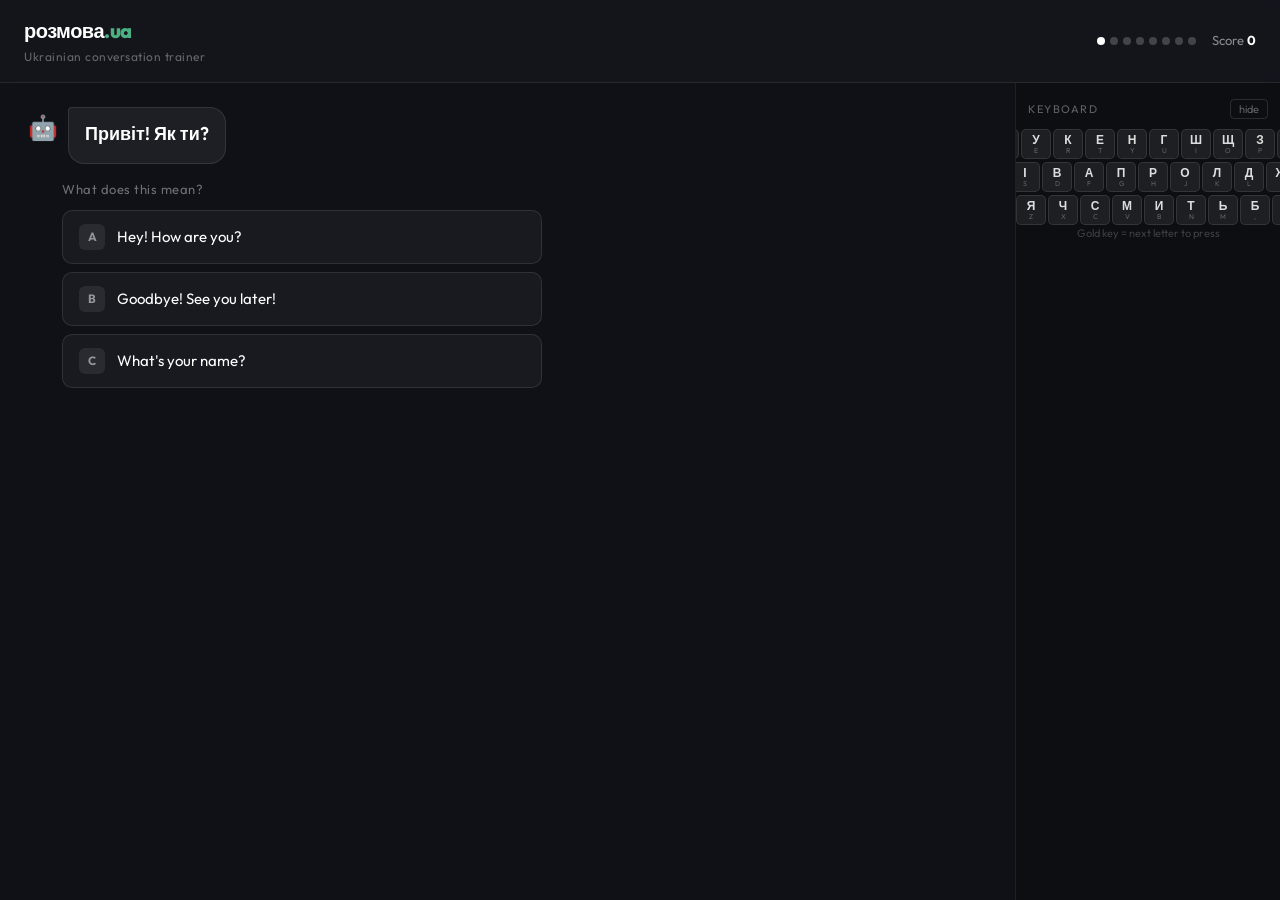
==== commit 2e6ea7fe: "Add files via upload" ====
--- a/index.html
+++ b/index.html
@@ -10,7 +10,7 @@
 </head>
 <body>
 
-  <!-- ── HEADER ─────────────────────────────────────────── -->
+  <!-- HEADER -->
   <header id="app-header">
     <div class="header-left">
       <div class="logo">розмова<span class="logo-accent">.ua</span></div>
@@ -22,12 +22,11 @@
     </div>
   </header>
 
-  <!-- ── BODY ───────────────────────────────────────────── -->
+  <!-- MAIN BODY -->
   <div class="app-body">
 
-    <!-- Chat area -->
+    <!-- Chat column -->
     <div id="chat-area" class="chat-area">
-      <!-- messages injected by JS -->
       <div id="chat-end"></div>
     </div>
 
@@ -37,19 +36,22 @@
         <span class="kb-title">Keyboard</span>
         <button id="kb-toggle" class="toggle-btn">hide</button>
       </div>
+
       <div id="kb-body">
         <div id="kb-layout" class="kb-layout"></div>
+
         <div id="active-key-info" class="active-key-info" style="display:none;">
           <span id="active-en" class="active-key-en"></span>
           <span class="active-key-arrow">→</span>
           <span id="active-ua" class="active-key-ua"></span>
         </div>
-        <div class="kb-note">Keys light up as you type. Gold&nbsp;=&nbsp;next key.</div>
+
+        <div class="kb-note">Gold key = next letter to press</div>
       </div>
     </aside>
   </div>
 
-  <!-- ── DONE SCREEN ────────────────────────────────────── -->
+  <!-- DONE SCREEN (hidden until end) -->
   <div id="done-screen" class="done-screen" style="display:none;">
     <div class="done-emoji">🇺🇦</div>
     <div class="done-title">Розмова закінчена!</div>
@@ -58,6 +60,7 @@
     <button id="restart-btn" class="restart-btn">Start over →</button>
   </div>
 
+  <!-- Scripts in order: data → keyboard map → app logic -->
   <script src="data.js"></script>
   <script src="keyboard.js"></script>
   <script src="app.js"></script>
--- a/style.css
+++ b/style.css
@@ -15,11 +15,7 @@
 ::-webkit-scrollbar-thumb { background: rgba(255,255,255,0.1); border-radius: 2px; }
 
 /* ── Layout ─────────────────────────────────────────── */
-body {
-  display: flex;
-  flex-direction: column;
-  min-height: 100vh;
-}
+body { display: flex; flex-direction: column; min-height: 100vh; }
 
 #app-header {
   display: flex;
@@ -36,55 +32,31 @@
 }
 
 .header-left { display: flex; flex-direction: column; gap: 2px; }
-
-.logo {
-  font-size: 20px;
-  font-weight: 800;
-  letter-spacing: -0.5px;
-  color: #fff;
-}
+.logo { font-size: 20px; font-weight: 800; letter-spacing: -0.5px; }
 .logo-accent { color: #4CAF82; }
-
-.header-sub {
-  font-size: 12px;
-  color: rgba(255,255,255,0.35);
-  letter-spacing: 0.5px;
-}
-
-.header-right {
-  display: flex;
-  align-items: center;
-  gap: 16px;
-}
-
-.progress-dots {
-  display: flex;
-  gap: 5px;
-  align-items: center;
-}
-
+.header-sub { font-size: 12px; color: rgba(255,255,255,0.35); letter-spacing: 0.5px; }
+
+.header-right { display: flex; align-items: center; gap: 16px; }
+
+.progress-dots { display: flex; gap: 5px; align-items: center; }
 .progress-dot {
-  width: 8px;
-  height: 8px;
+  width: 8px; height: 8px;
   border-radius: 50%;
   transition: background 0.3s;
 }
 
-.score-label {
-  font-size: 13px;
-  color: rgba(255,255,255,0.5);
-}
+.score-label { font-size: 13px; color: rgba(255,255,255,0.5); }
 .score-label strong { color: #fff; }
 
-/* ── App body (chat + sidebar) ──────────────────────── */
+/* ── App body ────────────────────────────────────────── */
 .app-body {
   display: flex;
   flex: 1;
+  height: calc(100vh - 57px);
   overflow: hidden;
-  height: calc(100vh - 57px);
-}
-
-/* ── Chat Area ──────────────────────────────────────── */
+}
+
+/* ── Chat area ───────────────────────────────────────── */
 .chat-area {
   flex: 1;
   overflow-y: auto;
@@ -94,7 +66,7 @@
   gap: 16px;
 }
 
-/* ── Bubbles ────────────────────────────────────────── */
+/* ── Chat rows ───────────────────────────────────────── */
 .bot-row, .user-row {
   display: flex;
   align-items: flex-start;
@@ -105,8 +77,8 @@
 
 .avatar { font-size: 24px; flex-shrink: 0; margin-top: 2px; }
 
+/* ── Bubbles ─────────────────────────────────────────── */
 .bot-bubble, .user-bubble {
-  border-radius: 4px 16px 16px 16px;
   padding: 12px 16px;
   max-width: 440px;
   transition: all 0.3s;
@@ -115,8 +87,8 @@
 .bot-bubble {
   background: rgba(255,255,255,0.06);
   border: 1px solid rgba(255,255,255,0.1);
-}
-
+  border-radius: 4px 16px 16px 16px;
+}
 .bot-bubble.revealed {
   background: rgba(76,175,130,0.12);
   border-color: rgba(76,175,130,0.35);
@@ -128,19 +100,10 @@
   border-radius: 16px 4px 16px 16px;
 }
 
-.bubble-ua {
-  font-size: 18px;
-  font-weight: 600;
-  margin-bottom: 4px;
-  letter-spacing: 0.2px;
-}
-.bubble-en {
-  font-size: 13px;
-  color: rgba(255,255,255,0.45);
-  font-style: italic;
-}
-
-/* ── Choose Phase ───────────────────────────────────── */
+.bubble-ua { font-size: 18px; font-weight: 600; margin-bottom: 4px; }
+.bubble-en { font-size: 13px; color: rgba(255,255,255,0.45); font-style: italic; }
+
+/* ── Choose phase ────────────────────────────────────── */
 .choose-area {
   margin-left: 34px;
   display: flex;
@@ -149,17 +112,9 @@
   animation: fadeSlideIn 0.35s ease forwards;
 }
 
-.choose-label {
-  font-size: 13px;
-  color: rgba(255,255,255,0.4);
-  letter-spacing: 0.5px;
-}
-
-.options-grid {
-  display: flex;
-  flex-direction: column;
-  gap: 8px;
-}
+.choose-label { font-size: 13px; color: rgba(255,255,255,0.4); letter-spacing: 0.5px; }
+
+.options-grid { display: flex; flex-direction: column; gap: 8px; }
 
 .opt-btn {
   display: flex;
@@ -178,30 +133,25 @@
   max-width: 480px;
   width: 100%;
 }
-
 .opt-btn:hover:not(:disabled) {
   background: rgba(255,255,255,0.09);
   border-color: rgba(255,255,255,0.22);
   transform: translateX(3px);
 }
-
 .opt-btn.correct {
   background: rgba(76,175,130,0.2);
   border-color: rgba(76,175,130,0.6);
   color: #4CAF82;
 }
-
 .opt-btn.wrong {
   background: rgba(255,107,107,0.15);
   border-color: rgba(255,107,107,0.4);
   color: #FF6B6B;
 }
-
 .opt-btn:disabled { cursor: default; }
 
 .opt-letter {
-  width: 26px;
-  height: 26px;
+  width: 26px; height: 26px;
   background: rgba(255,255,255,0.08);
   border-radius: 6px;
   display: inline-flex;
@@ -213,13 +163,9 @@
   color: rgba(255,255,255,0.5);
 }
 
-.wrong-hint {
-  font-size: 13px;
-  color: #FF9E6B;
-  margin-top: 2px;
-}
-
-/* ── Type Phase ─────────────────────────────────────── */
+.wrong-hint { font-size: 13px; color: #FF9E6B; }
+
+/* ── Type phase ──────────────────────────────────────── */
 .type-area {
   display: flex;
   justify-content: flex-end;
@@ -238,29 +184,22 @@
   gap: 10px;
 }
 
-.type-label {
-  font-size: 12px;
-  color: rgba(255,255,255,0.35);
-  letter-spacing: 0.5px;
-}
-
-.reply-hint {
-  font-size: 14px;
-  color: rgba(255,255,255,0.5);
-  font-style: italic;
-}
+.type-label { font-size: 12px; color: rgba(255,255,255,0.35); letter-spacing: 0.5px; }
+.reply-hint { font-size: 14px; color: rgba(255,255,255,0.5); font-style: italic; }
 
 .target-word {
   font-size: 22px;
   font-weight: 700;
   letter-spacing: 1px;
-  line-height: 1.4;
+  line-height: 1.5;
+  min-height: 34px;
+  word-break: break-word;
 }
 
 .char { transition: color 0.1s; }
-.char.pending { color: rgba(255,255,255,0.25); }
+.char.pending     { color: rgba(255,255,255,0.25); }
 .char.correct-char { color: #4CAF82; }
-.char.wrong-char { color: #FF6B6B; }
+.char.wrong-char   { color: #FF6B6B; }
 .char.cursor {
   color: #fff;
   border-bottom: 2px solid #FFD700;
@@ -269,7 +208,7 @@
 
 @keyframes cursorBlink {
   0%, 100% { border-color: #FFD700; }
-  50% { border-color: transparent; }
+  50%       { border-color: transparent; }
 }
 
 .type-input {
@@ -285,21 +224,17 @@
   width: 100%;
   caret-color: #FFD700;
 }
-
 .type-input::placeholder { color: rgba(255,255,255,0.2); font-size: 14px; }
 
+/* ── Key hint chips ──────────────────────────────────── */
 .key-hint-row {
   display: flex;
   align-items: center;
   gap: 5px;
   flex-wrap: wrap;
-}
-
-.key-hint-label {
-  font-size: 11px;
-  color: rgba(255,255,255,0.3);
-  margin-right: 3px;
-}
+  min-height: 24px;
+}
+.key-hint-label { font-size: 11px; color: rgba(255,255,255,0.3); margin-right: 3px; }
 
 .key-chip {
   padding: 3px 8px;
@@ -307,24 +242,15 @@
   font-size: 12px;
   font-weight: 700;
   letter-spacing: 0.5px;
-  transition: all 0.15s;
   font-family: monospace;
-}
-
-.key-chip.next {
-  background: #FFD700;
-  color: #000;
-  transform: scale(1.15);
-}
-
-.key-chip.upcoming {
-  background: rgba(255,255,255,0.1);
-  color: rgba(255,255,255,0.5);
-}
-
-/* ── Keyboard Sidebar ───────────────────────────────── */
+  transition: all 0.12s;
+}
+.key-chip.next     { background: #FFD700; color: #000; transform: scale(1.12); }
+.key-chip.upcoming { background: rgba(255,255,255,0.1); color: rgba(255,255,255,0.45); }
+
+/* ── Keyboard sidebar ────────────────────────────────── */
 .kb-sidebar {
-  width: 260px;
+  width: 265px;
   flex-shrink: 0;
   border-left: 1px solid rgba(255,255,255,0.07);
   padding: 16px 12px;
@@ -335,18 +261,8 @@
   overflow-y: auto;
 }
 
-.kb-header {
-  display: flex;
-  justify-content: space-between;
-  align-items: center;
-}
-
-.kb-title {
-  font-size: 11px;
-  color: rgba(255,255,255,0.35);
-  letter-spacing: 1.5px;
-  text-transform: uppercase;
-}
+.kb-header { display: flex; justify-content: space-between; align-items: center; }
+.kb-title { font-size: 11px; color: rgba(255,255,255,0.35); letter-spacing: 1.5px; text-transform: uppercase; }
 
 .toggle-btn {
   background: none;
@@ -359,18 +275,10 @@
   font-family: 'Outfit', sans-serif;
   transition: border-color 0.15s, color 0.15s;
 }
-.toggle-btn:hover {
-  border-color: rgba(255,255,255,0.3);
-  color: rgba(255,255,255,0.6);
-}
-
-.kb-layout { display: flex; flex-direction: column; gap: 2px; }
-
-.kb-row {
-  display: flex;
-  justify-content: center;
-  gap: 2px;
-}
+.toggle-btn:hover { border-color: rgba(255,255,255,0.3); color: rgba(255,255,255,0.6); }
+
+.kb-layout { display: flex; flex-direction: column; gap: 3px; }
+.kb-row    { display: flex; justify-content: center; gap: 2px; }
 
 .kb-key {
   width: 30px;
@@ -380,11 +288,12 @@
   flex-direction: column;
   align-items: center;
   justify-content: center;
-  cursor: default;
-  transition: all 0.12s;
   gap: 1px;
   background: rgba(255,255,255,0.07);
   border: 1px solid rgba(255,255,255,0.1);
+  transition: all 0.12s;
+  cursor: default;
+  flex-shrink: 0;
 }
 
 .kb-key.key-active {
@@ -393,7 +302,6 @@
   transform: translateY(-2px);
   box-shadow: 0 4px 12px rgba(255,215,0,0.4);
 }
-
 .kb-key.key-upcoming {
   background: rgba(255,215,0,0.15);
   border-color: rgba(255,215,0,0.4);
@@ -414,6 +322,7 @@
 }
 .kb-key.key-active .kb-key-en { color: rgba(0,0,0,0.6); }
 
+/* Active key info panel */
 .active-key-info {
   display: flex;
   align-items: center;
@@ -424,24 +333,13 @@
   border-radius: 8px;
   border: 1px solid rgba(255,215,0,0.2);
 }
-
-.active-key-en {
-  font-size: 22px;
-  font-weight: 800;
-  color: #FFD700;
-  font-family: monospace;
-}
+.active-key-en   { font-size: 22px; font-weight: 800; color: #FFD700; font-family: monospace; }
 .active-key-arrow { font-size: 16px; color: rgba(255,255,255,0.3); }
-.active-key-ua { font-size: 22px; font-weight: 800; color: #fff; }
-
-.kb-note {
-  font-size: 11px;
-  color: rgba(255,255,255,0.2);
-  line-height: 1.5;
-  text-align: center;
-}
-
-/* ── Done Screen ────────────────────────────────────── */
+.active-key-ua   { font-size: 22px; font-weight: 800; color: #fff; }
+
+.kb-note { font-size: 11px; color: rgba(255,255,255,0.2); text-align: center; line-height: 1.5; }
+
+/* ── Done screen ─────────────────────────────────────── */
 .done-screen {
   position: fixed;
   inset: 0;
@@ -453,22 +351,20 @@
   gap: 14px;
   text-align: center;
   padding: 40px;
+  z-index: 100;
   animation: fadeSlideIn 0.4s ease forwards;
-  z-index: 100;
-}
-
+}
 .done-emoji { font-size: 64px; }
 .done-title { font-size: 32px; font-weight: 800; }
-.done-sub { font-size: 16px; color: rgba(255,255,255,0.4); }
-
+.done-sub   { font-size: 16px; color: rgba(255,255,255,0.4); }
 .done-score {
   font-size: 18px;
+  font-weight: 600;
+  color: #4CAF82;
   background: rgba(76,175,130,0.15);
   border: 1px solid rgba(76,175,130,0.3);
   border-radius: 10px;
   padding: 10px 24px;
-  color: #4CAF82;
-  font-weight: 600;
 }
 
 .restart-btn {
@@ -484,12 +380,9 @@
   font-family: 'Outfit', 'Segoe UI', sans-serif;
   transition: background 0.15s, transform 0.15s;
 }
-.restart-btn:hover {
-  background: #5DC494;
-  transform: translateY(-2px);
-}
-
-/* ── Animations ─────────────────────────────────────── */
+.restart-btn:hover { background: #5DC494; transform: translateY(-2px); }
+
+/* ── Animations ──────────────────────────────────────── */
 @keyframes fadeSlideIn {
   from { opacity: 0; transform: translateY(10px); }
   to   { opacity: 1; transform: translateY(0); }
@@ -502,5 +395,4 @@
   60%     { transform: translateX(-5px); }
   80%     { transform: translateX(5px); }
 }
-
 .shake { animation: shake 0.45s ease; }
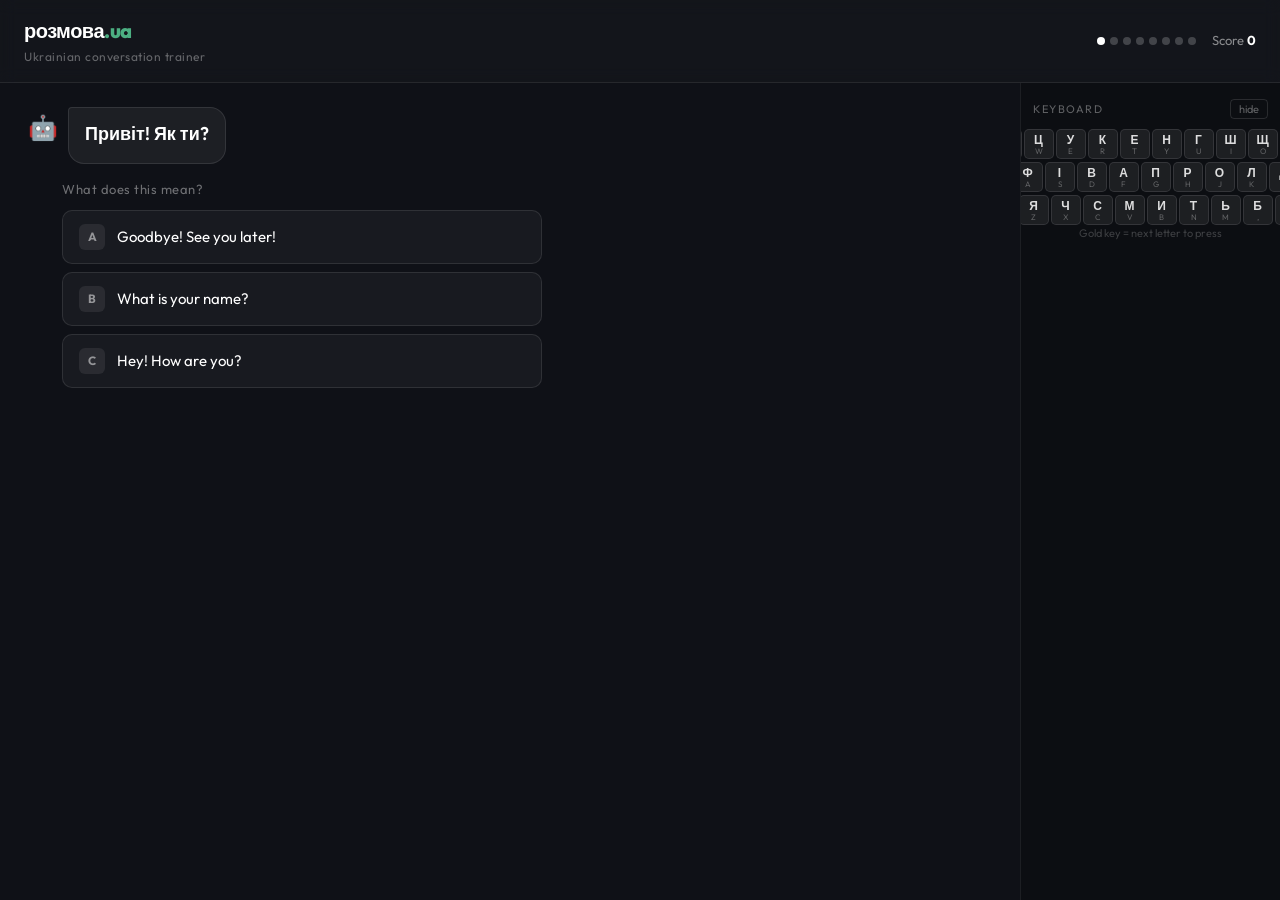
==== commit dbf1d8a7: "Add files via upload" ====
--- a/index.html
+++ b/index.html
@@ -10,7 +10,6 @@
 </head>
 <body>
 
-  <!-- HEADER -->
   <header id="app-header">
     <div class="header-left">
       <div class="logo">розмова<span class="logo-accent">.ua</span></div>
@@ -22,36 +21,29 @@
     </div>
   </header>
 
-  <!-- MAIN BODY -->
   <div class="app-body">
 
-    <!-- Chat column -->
     <div id="chat-area" class="chat-area">
       <div id="chat-end"></div>
     </div>
 
-    <!-- Keyboard sidebar -->
     <aside class="kb-sidebar">
       <div class="kb-header">
         <span class="kb-title">Keyboard</span>
         <button id="kb-toggle" class="toggle-btn">hide</button>
       </div>
-
       <div id="kb-body">
         <div id="kb-layout" class="kb-layout"></div>
-
         <div id="active-key-info" class="active-key-info" style="display:none;">
           <span id="active-en" class="active-key-en"></span>
           <span class="active-key-arrow">→</span>
           <span id="active-ua" class="active-key-ua"></span>
         </div>
-
         <div class="kb-note">Gold key = next letter to press</div>
       </div>
     </aside>
   </div>
 
-  <!-- DONE SCREEN (hidden until end) -->
   <div id="done-screen" class="done-screen" style="display:none;">
     <div class="done-emoji">🇺🇦</div>
     <div class="done-title">Розмова закінчена!</div>
@@ -60,7 +52,6 @@
     <button id="restart-btn" class="restart-btn">Start over →</button>
   </div>
 
-  <!-- Scripts in order: data → keyboard map → app logic -->
   <script src="data.js"></script>
   <script src="keyboard.js"></script>
   <script src="app.js"></script>
--- a/style.css
+++ b/style.css
@@ -1,4 +1,4 @@
-/* ── Reset & Base ───────────────────────────────────── */
+/* ── Reset ───────────────────────────────────────────── */
 *, *::before, *::after { box-sizing: border-box; margin: 0; padding: 0; }
 
 html, body {
@@ -14,9 +14,9 @@
 ::-webkit-scrollbar-track { background: transparent; }
 ::-webkit-scrollbar-thumb { background: rgba(255,255,255,0.1); border-radius: 2px; }
 
-/* ── Layout ─────────────────────────────────────────── */
 body { display: flex; flex-direction: column; min-height: 100vh; }
 
+/* ── Header ──────────────────────────────────────────── */
 #app-header {
   display: flex;
   align-items: center;
@@ -31,21 +31,14 @@
   backdrop-filter: blur(8px);
 }
 
-.header-left { display: flex; flex-direction: column; gap: 2px; }
-.logo { font-size: 20px; font-weight: 800; letter-spacing: -0.5px; }
-.logo-accent { color: #4CAF82; }
-.header-sub { font-size: 12px; color: rgba(255,255,255,0.35); letter-spacing: 0.5px; }
-
+.header-left  { display: flex; flex-direction: column; gap: 2px; }
+.logo         { font-size: 20px; font-weight: 800; letter-spacing: -0.5px; }
+.logo-accent  { color: #4CAF82; }
+.header-sub   { font-size: 12px; color: rgba(255,255,255,0.35); letter-spacing: 0.5px; }
 .header-right { display: flex; align-items: center; gap: 16px; }
-
 .progress-dots { display: flex; gap: 5px; align-items: center; }
-.progress-dot {
-  width: 8px; height: 8px;
-  border-radius: 50%;
-  transition: background 0.3s;
-}
-
-.score-label { font-size: 13px; color: rgba(255,255,255,0.5); }
+.progress-dot  { width: 8px; height: 8px; border-radius: 50%; transition: background 0.3s; }
+.score-label   { font-size: 13px; color: rgba(255,255,255,0.5); }
 .score-label strong { color: #fff; }
 
 /* ── App body ────────────────────────────────────────── */
@@ -56,7 +49,7 @@
   overflow: hidden;
 }
 
-/* ── Chat area ───────────────────────────────────────── */
+/* ── Chat column ─────────────────────────────────────── */
 .chat-area {
   flex: 1;
   overflow-y: auto;
@@ -74,8 +67,7 @@
   animation: fadeSlideIn 0.3s ease forwards;
 }
 .user-row { justify-content: flex-end; }
-
-.avatar { font-size: 24px; flex-shrink: 0; margin-top: 2px; }
+.avatar   { font-size: 24px; flex-shrink: 0; margin-top: 2px; }
 
 /* ── Bubbles ─────────────────────────────────────────── */
 .bot-bubble, .user-bubble {
@@ -83,7 +75,6 @@
   max-width: 440px;
   transition: all 0.3s;
 }
-
 .bot-bubble {
   background: rgba(255,255,255,0.06);
   border: 1px solid rgba(255,255,255,0.1);
@@ -93,13 +84,11 @@
   background: rgba(76,175,130,0.12);
   border-color: rgba(76,175,130,0.35);
 }
-
 .user-bubble {
   background: rgba(76,175,130,0.15);
   border: 1px solid rgba(76,175,130,0.3);
   border-radius: 16px 4px 16px 16px;
 }
-
 .bubble-ua { font-size: 18px; font-weight: 600; margin-bottom: 4px; }
 .bubble-en { font-size: 13px; color: rgba(255,255,255,0.45); font-style: italic; }
 
@@ -111,10 +100,8 @@
   gap: 10px;
   animation: fadeSlideIn 0.35s ease forwards;
 }
-
-.choose-label { font-size: 13px; color: rgba(255,255,255,0.4); letter-spacing: 0.5px; }
-
-.options-grid { display: flex; flex-direction: column; gap: 8px; }
+.choose-label  { font-size: 13px; color: rgba(255,255,255,0.4); letter-spacing: 0.5px; }
+.options-grid  { display: flex; flex-direction: column; gap: 8px; }
 
 .opt-btn {
   display: flex;
@@ -138,16 +125,8 @@
   border-color: rgba(255,255,255,0.22);
   transform: translateX(3px);
 }
-.opt-btn.correct {
-  background: rgba(76,175,130,0.2);
-  border-color: rgba(76,175,130,0.6);
-  color: #4CAF82;
-}
-.opt-btn.wrong {
-  background: rgba(255,107,107,0.15);
-  border-color: rgba(255,107,107,0.4);
-  color: #FF6B6B;
-}
+.opt-btn.correct { background: rgba(76,175,130,0.2); border-color: rgba(76,175,130,0.6); color: #4CAF82; }
+.opt-btn.wrong   { background: rgba(255,107,107,0.15); border-color: rgba(255,107,107,0.4); color: #FF6B6B; }
 .opt-btn:disabled { cursor: default; }
 
 .opt-letter {
@@ -157,12 +136,10 @@
   display: inline-flex;
   align-items: center;
   justify-content: center;
-  font-size: 12px;
-  font-weight: 700;
+  font-size: 12px; font-weight: 700;
   flex-shrink: 0;
   color: rgba(255,255,255,0.5);
 }
-
 .wrong-hint { font-size: 13px; color: #FF9E6B; }
 
 /* ── Type phase ──────────────────────────────────────── */
@@ -171,7 +148,6 @@
   justify-content: flex-end;
   animation: fadeSlideIn 0.35s ease forwards;
 }
-
 .type-prompt {
   background: rgba(255,255,255,0.04);
   border: 1px solid rgba(255,255,255,0.1);
@@ -183,28 +159,20 @@
   flex-direction: column;
   gap: 10px;
 }
-
-.type-label { font-size: 12px; color: rgba(255,255,255,0.35); letter-spacing: 0.5px; }
-.reply-hint { font-size: 14px; color: rgba(255,255,255,0.5); font-style: italic; }
+.type-label  { font-size: 12px; color: rgba(255,255,255,0.35); letter-spacing: 0.5px; }
+.reply-hint  { font-size: 14px; color: rgba(255,255,255,0.5); font-style: italic; }
 
 .target-word {
-  font-size: 22px;
-  font-weight: 700;
-  letter-spacing: 1px;
-  line-height: 1.5;
-  min-height: 34px;
-  word-break: break-word;
-}
-
-.char { transition: color 0.1s; }
-.char.pending     { color: rgba(255,255,255,0.25); }
-.char.correct-char { color: #4CAF82; }
-.char.wrong-char   { color: #FF6B6B; }
-.char.cursor {
-  color: #fff;
-  border-bottom: 2px solid #FFD700;
-  animation: cursorBlink 1s step-end infinite;
-}
+  font-size: 22px; font-weight: 700;
+  letter-spacing: 1px; line-height: 1.5;
+  min-height: 34px; word-break: break-word;
+}
+
+.char                { transition: color 0.1s; }
+.char.pending        { color: rgba(255,255,255,0.25); }
+.char.correct-char   { color: #4CAF82; }
+.char.wrong-char     { color: #FF6B6B; }
+.char.cursor         { color: #fff; border-bottom: 2px solid #FFD700; animation: cursorBlink 1s step-end infinite; }
 
 @keyframes cursorBlink {
   0%, 100% { border-color: #FFD700; }
@@ -215,34 +183,25 @@
   background: transparent;
   border: none;
   border-bottom: 1px solid rgba(255,255,255,0.15);
-  color: #fff;
-  font-size: 18px;
-  padding: 6px 0;
-  outline: none;
+  color: #fff; font-size: 18px;
+  padding: 6px 0; outline: none;
   font-family: 'Outfit', 'Segoe UI', sans-serif;
-  letter-spacing: 0.5px;
-  width: 100%;
+  letter-spacing: 0.5px; width: 100%;
   caret-color: #FFD700;
 }
 .type-input::placeholder { color: rgba(255,255,255,0.2); font-size: 14px; }
 
 /* ── Key hint chips ──────────────────────────────────── */
 .key-hint-row {
-  display: flex;
-  align-items: center;
-  gap: 5px;
-  flex-wrap: wrap;
-  min-height: 24px;
+  display: flex; align-items: center;
+  gap: 5px; flex-wrap: wrap; min-height: 24px;
 }
 .key-hint-label { font-size: 11px; color: rgba(255,255,255,0.3); margin-right: 3px; }
 
 .key-chip {
-  padding: 3px 8px;
-  border-radius: 5px;
-  font-size: 12px;
-  font-weight: 700;
-  letter-spacing: 0.5px;
-  font-family: monospace;
+  padding: 3px 8px; border-radius: 5px;
+  font-size: 12px; font-weight: 700;
+  letter-spacing: 0.5px; font-family: monospace;
   transition: all 0.12s;
 }
 .key-chip.next     { background: #FFD700; color: #000; transform: scale(1.12); }
@@ -250,28 +209,22 @@
 
 /* ── Keyboard sidebar ────────────────────────────────── */
 .kb-sidebar {
-  width: 265px;
-  flex-shrink: 0;
+  width: 260px; flex-shrink: 0;
   border-left: 1px solid rgba(255,255,255,0.07);
   padding: 16px 12px;
-  display: flex;
-  flex-direction: column;
-  gap: 10px;
+  display: flex; flex-direction: column; gap: 10px;
   background: rgba(0,0,0,0.2);
   overflow-y: auto;
 }
-
 .kb-header { display: flex; justify-content: space-between; align-items: center; }
-.kb-title { font-size: 11px; color: rgba(255,255,255,0.35); letter-spacing: 1.5px; text-transform: uppercase; }
+.kb-title  { font-size: 11px; color: rgba(255,255,255,0.35); letter-spacing: 1.5px; text-transform: uppercase; }
 
 .toggle-btn {
   background: none;
   border: 1px solid rgba(255,255,255,0.12);
   border-radius: 4px;
   color: rgba(255,255,255,0.35);
-  font-size: 11px;
-  padding: 2px 8px;
-  cursor: pointer;
+  font-size: 11px; padding: 2px 8px; cursor: pointer;
   font-family: 'Outfit', sans-serif;
   transition: border-color 0.15s, color 0.15s;
 }
@@ -281,24 +234,18 @@
 .kb-row    { display: flex; justify-content: center; gap: 2px; }
 
 .kb-key {
-  width: 30px;
-  height: 30px;
+  width: 30px; height: 30px;
   border-radius: 5px;
-  display: flex;
-  flex-direction: column;
-  align-items: center;
-  justify-content: center;
+  display: flex; flex-direction: column;
+  align-items: center; justify-content: center;
   gap: 1px;
   background: rgba(255,255,255,0.07);
   border: 1px solid rgba(255,255,255,0.1);
   transition: all 0.12s;
-  cursor: default;
-  flex-shrink: 0;
-}
-
+  cursor: default; flex-shrink: 0;
+}
 .kb-key.key-active {
-  background: #FFD700;
-  border-color: #FFD700;
+  background: #FFD700; border-color: #FFD700;
   transform: translateY(-2px);
   box-shadow: 0 4px 12px rgba(255,215,0,0.4);
 }
@@ -307,50 +254,30 @@
   border-color: rgba(255,215,0,0.4);
 }
 
-.kb-key-ua {
-  font-size: 12px;
-  font-weight: 700;
-  line-height: 1;
-  color: rgba(255,255,255,0.85);
-}
+.kb-key-ua { font-size: 12px; font-weight: 700; line-height: 1; color: rgba(255,255,255,0.85); }
 .kb-key.key-active .kb-key-ua { color: #000; }
-
-.kb-key-en {
-  font-size: 7px;
-  line-height: 1;
-  color: rgba(255,255,255,0.3);
-}
+.kb-key-en { font-size: 8px; line-height: 1; color: rgba(255,255,255,0.3); }
 .kb-key.key-active .kb-key-en { color: rgba(0,0,0,0.6); }
 
-/* Active key info panel */
 .active-key-info {
-  display: flex;
-  align-items: center;
-  justify-content: center;
-  gap: 10px;
-  padding: 10px;
+  display: flex; align-items: center; justify-content: center;
+  gap: 10px; padding: 10px;
   background: rgba(255,215,0,0.08);
   border-radius: 8px;
   border: 1px solid rgba(255,215,0,0.2);
 }
-.active-key-en   { font-size: 22px; font-weight: 800; color: #FFD700; font-family: monospace; }
+.active-key-en    { font-size: 22px; font-weight: 800; color: #FFD700; font-family: monospace; }
 .active-key-arrow { font-size: 16px; color: rgba(255,255,255,0.3); }
-.active-key-ua   { font-size: 22px; font-weight: 800; color: #fff; }
-
+.active-key-ua    { font-size: 22px; font-weight: 800; color: #fff; }
 .kb-note { font-size: 11px; color: rgba(255,255,255,0.2); text-align: center; line-height: 1.5; }
 
 /* ── Done screen ─────────────────────────────────────── */
 .done-screen {
-  position: fixed;
-  inset: 0;
+  position: fixed; inset: 0;
   background: #0f1117;
-  display: flex;
-  flex-direction: column;
-  align-items: center;
-  justify-content: center;
-  gap: 14px;
-  text-align: center;
-  padding: 40px;
+  display: flex; flex-direction: column;
+  align-items: center; justify-content: center;
+  gap: 14px; text-align: center; padding: 40px;
   z-index: 100;
   animation: fadeSlideIn 0.4s ease forwards;
 }
@@ -358,25 +285,16 @@
 .done-title { font-size: 32px; font-weight: 800; }
 .done-sub   { font-size: 16px; color: rgba(255,255,255,0.4); }
 .done-score {
-  font-size: 18px;
-  font-weight: 600;
-  color: #4CAF82;
+  font-size: 18px; font-weight: 600; color: #4CAF82;
   background: rgba(76,175,130,0.15);
   border: 1px solid rgba(76,175,130,0.3);
-  border-radius: 10px;
-  padding: 10px 24px;
-}
-
+  border-radius: 10px; padding: 10px 24px;
+}
 .restart-btn {
-  margin-top: 8px;
-  padding: 12px 32px;
-  background: #4CAF82;
-  color: #000;
-  border: none;
-  border-radius: 10px;
-  font-size: 16px;
-  font-weight: 700;
-  cursor: pointer;
+  margin-top: 8px; padding: 12px 32px;
+  background: #4CAF82; color: #000;
+  border: none; border-radius: 10px;
+  font-size: 16px; font-weight: 700; cursor: pointer;
   font-family: 'Outfit', 'Segoe UI', sans-serif;
   transition: background 0.15s, transform 0.15s;
 }
@@ -387,7 +305,6 @@
   from { opacity: 0; transform: translateY(10px); }
   to   { opacity: 1; transform: translateY(0); }
 }
-
 @keyframes shake {
   0%,100% { transform: translateX(0); }
   20%     { transform: translateX(-8px); }
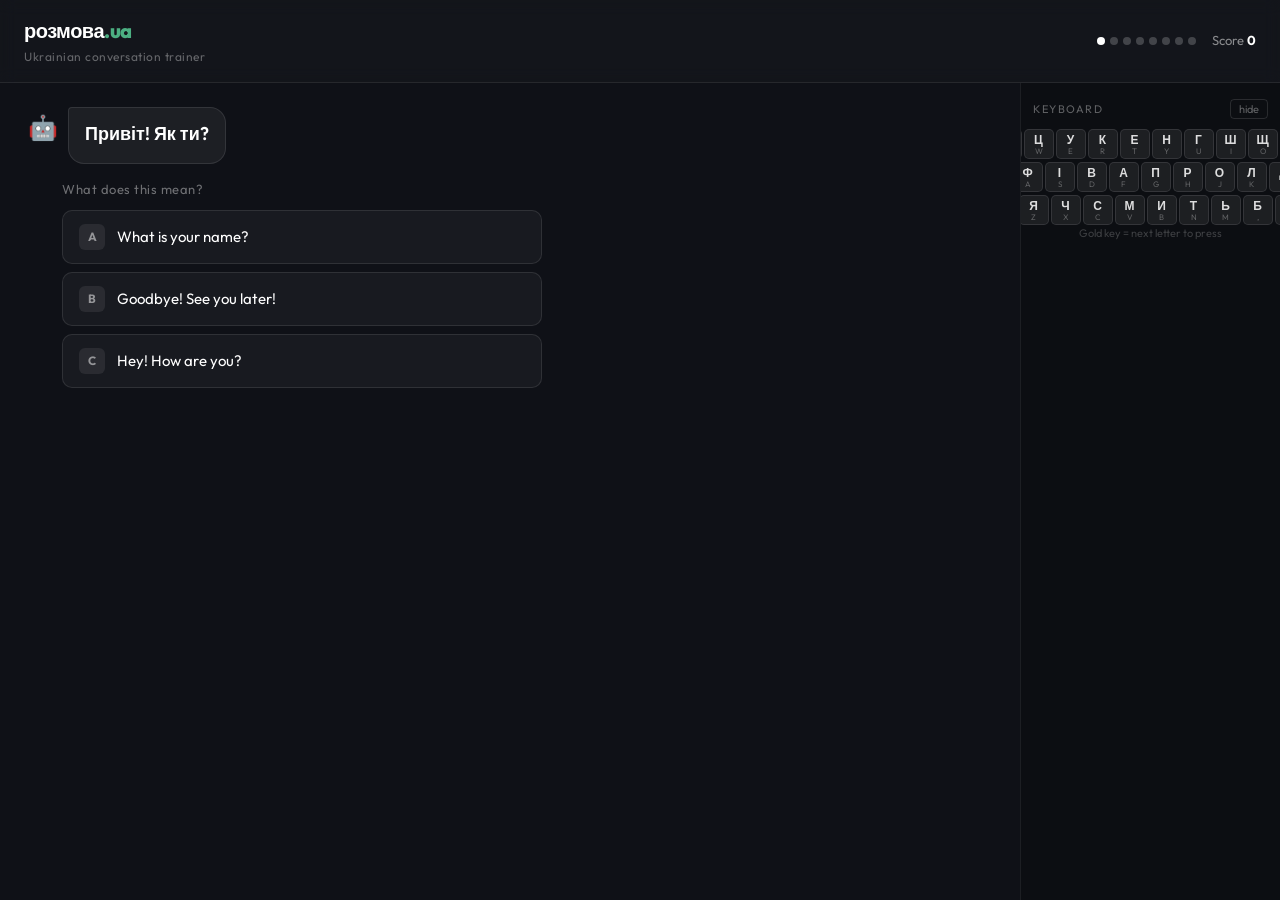
==== commit cbbcd00e: "Update index.html" ====
--- a/index.html
+++ b/index.html
@@ -3,7 +3,7 @@
 <head>
   <meta charset="UTF-8" />
   <meta name="viewport" content="width=device-width, initial-scale=1.0" />
-  <title>розмова.ua — Ukrainian Conversation Trainer</title>
+  <title>розмова.ua - Ukrainian Conversation Trainer</title>
   <link rel="stylesheet" href="style.css" />
   <link rel="preconnect" href="https://fonts.googleapis.com" />
   <link href="https://fonts.googleapis.com/css2?family=Outfit:wght@400;500;600;700;800&display=swap" rel="stylesheet" />
